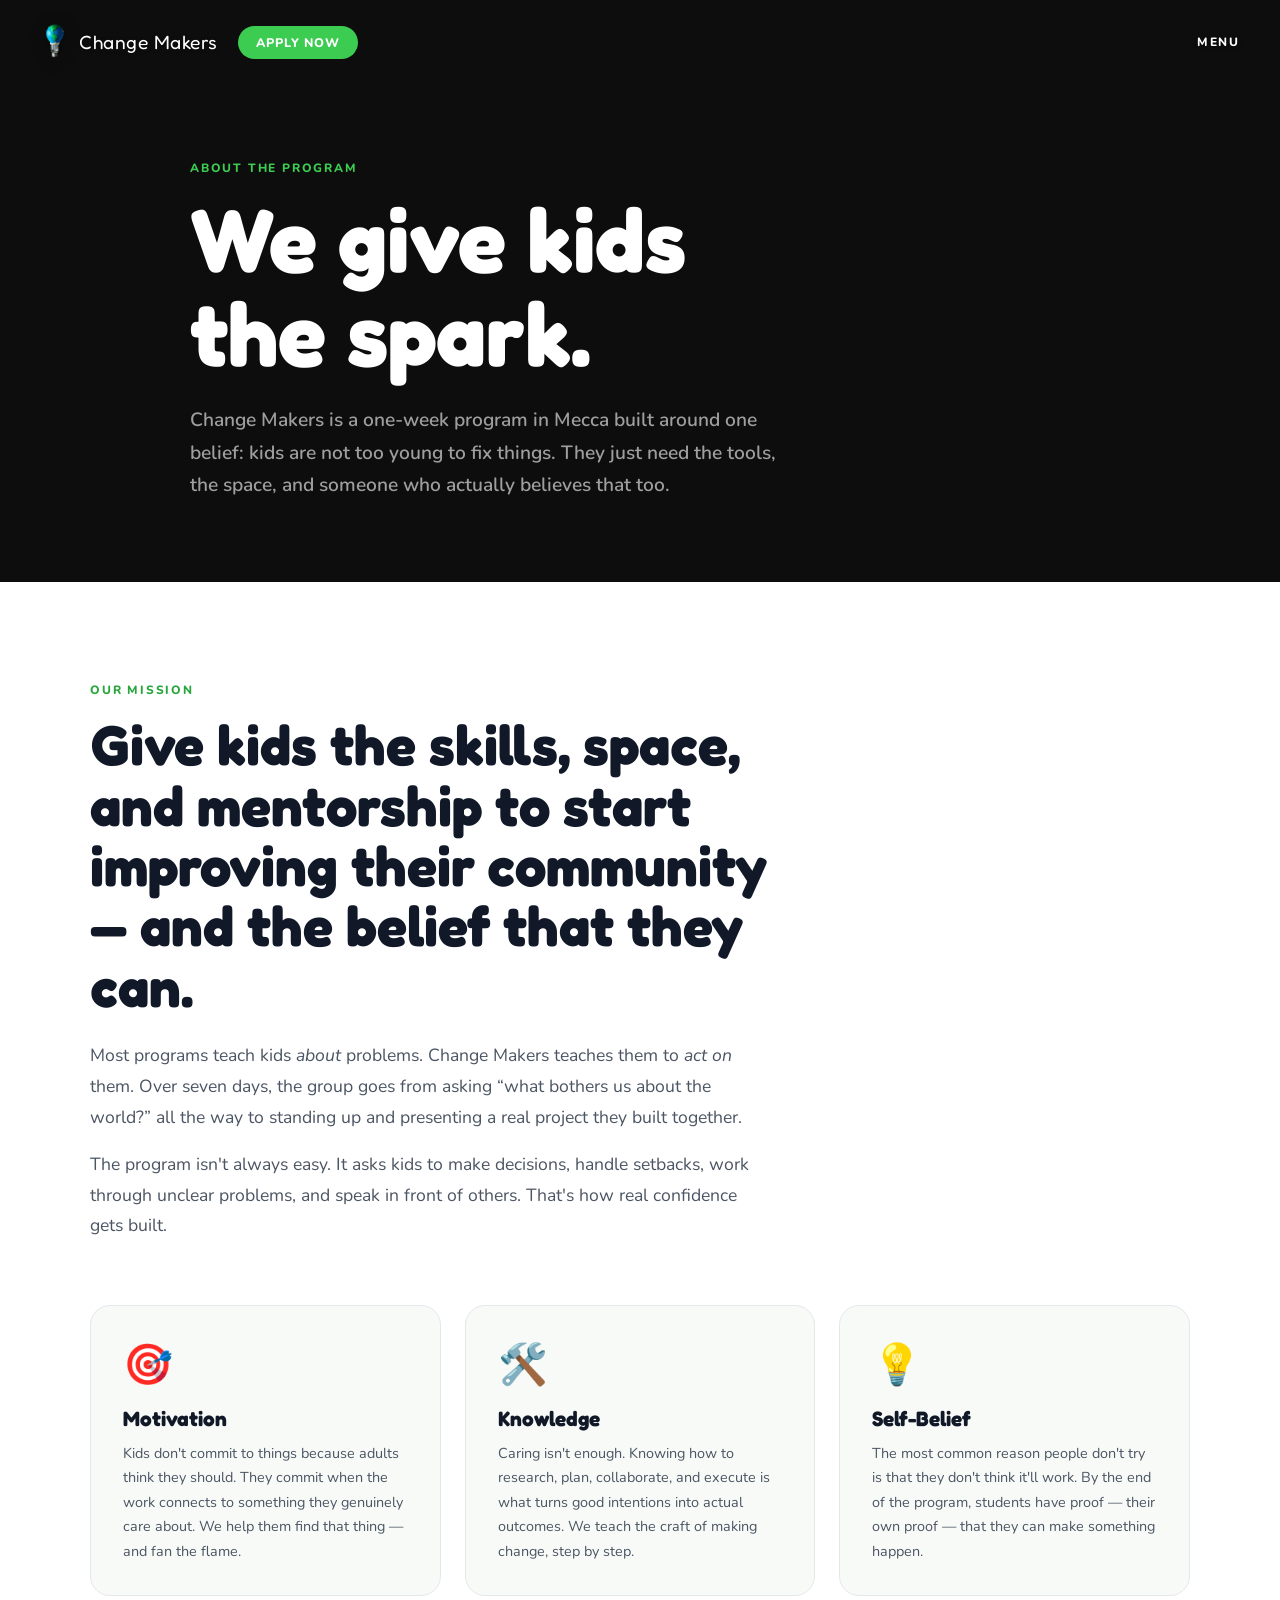
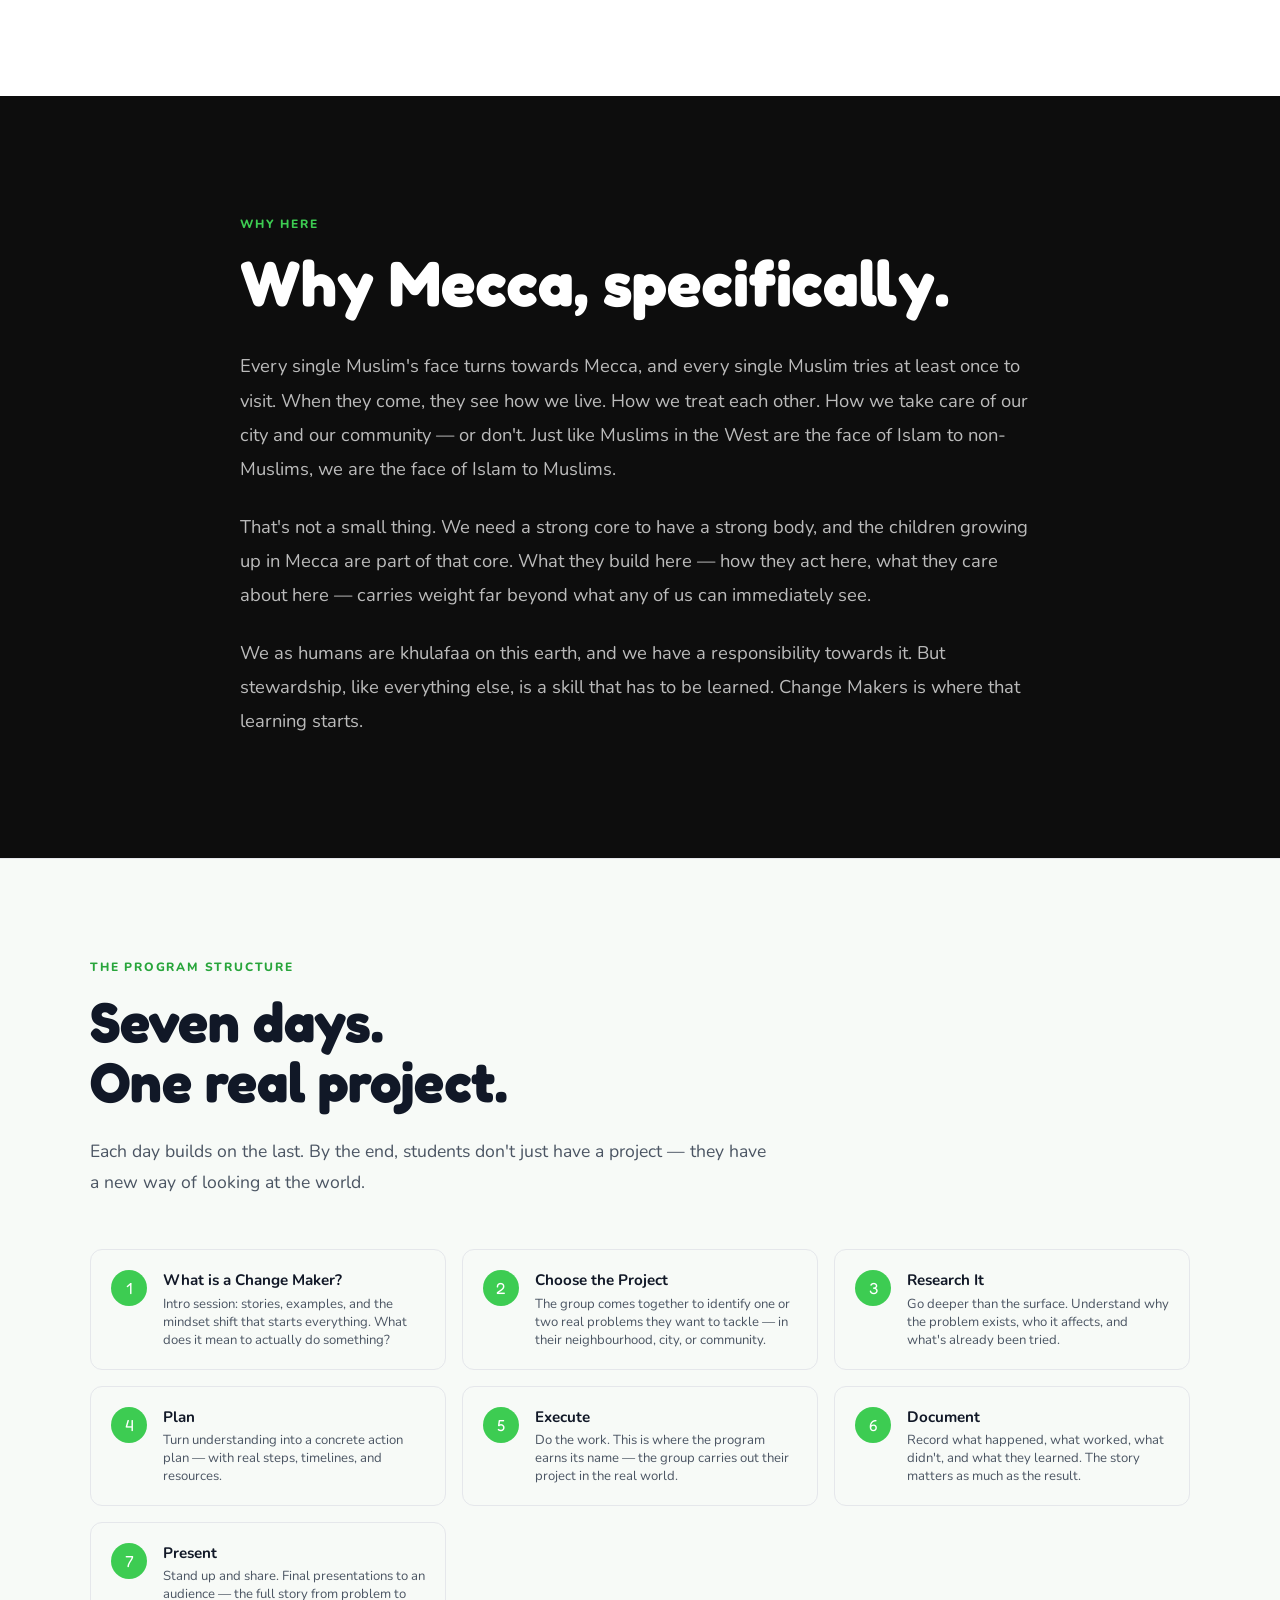
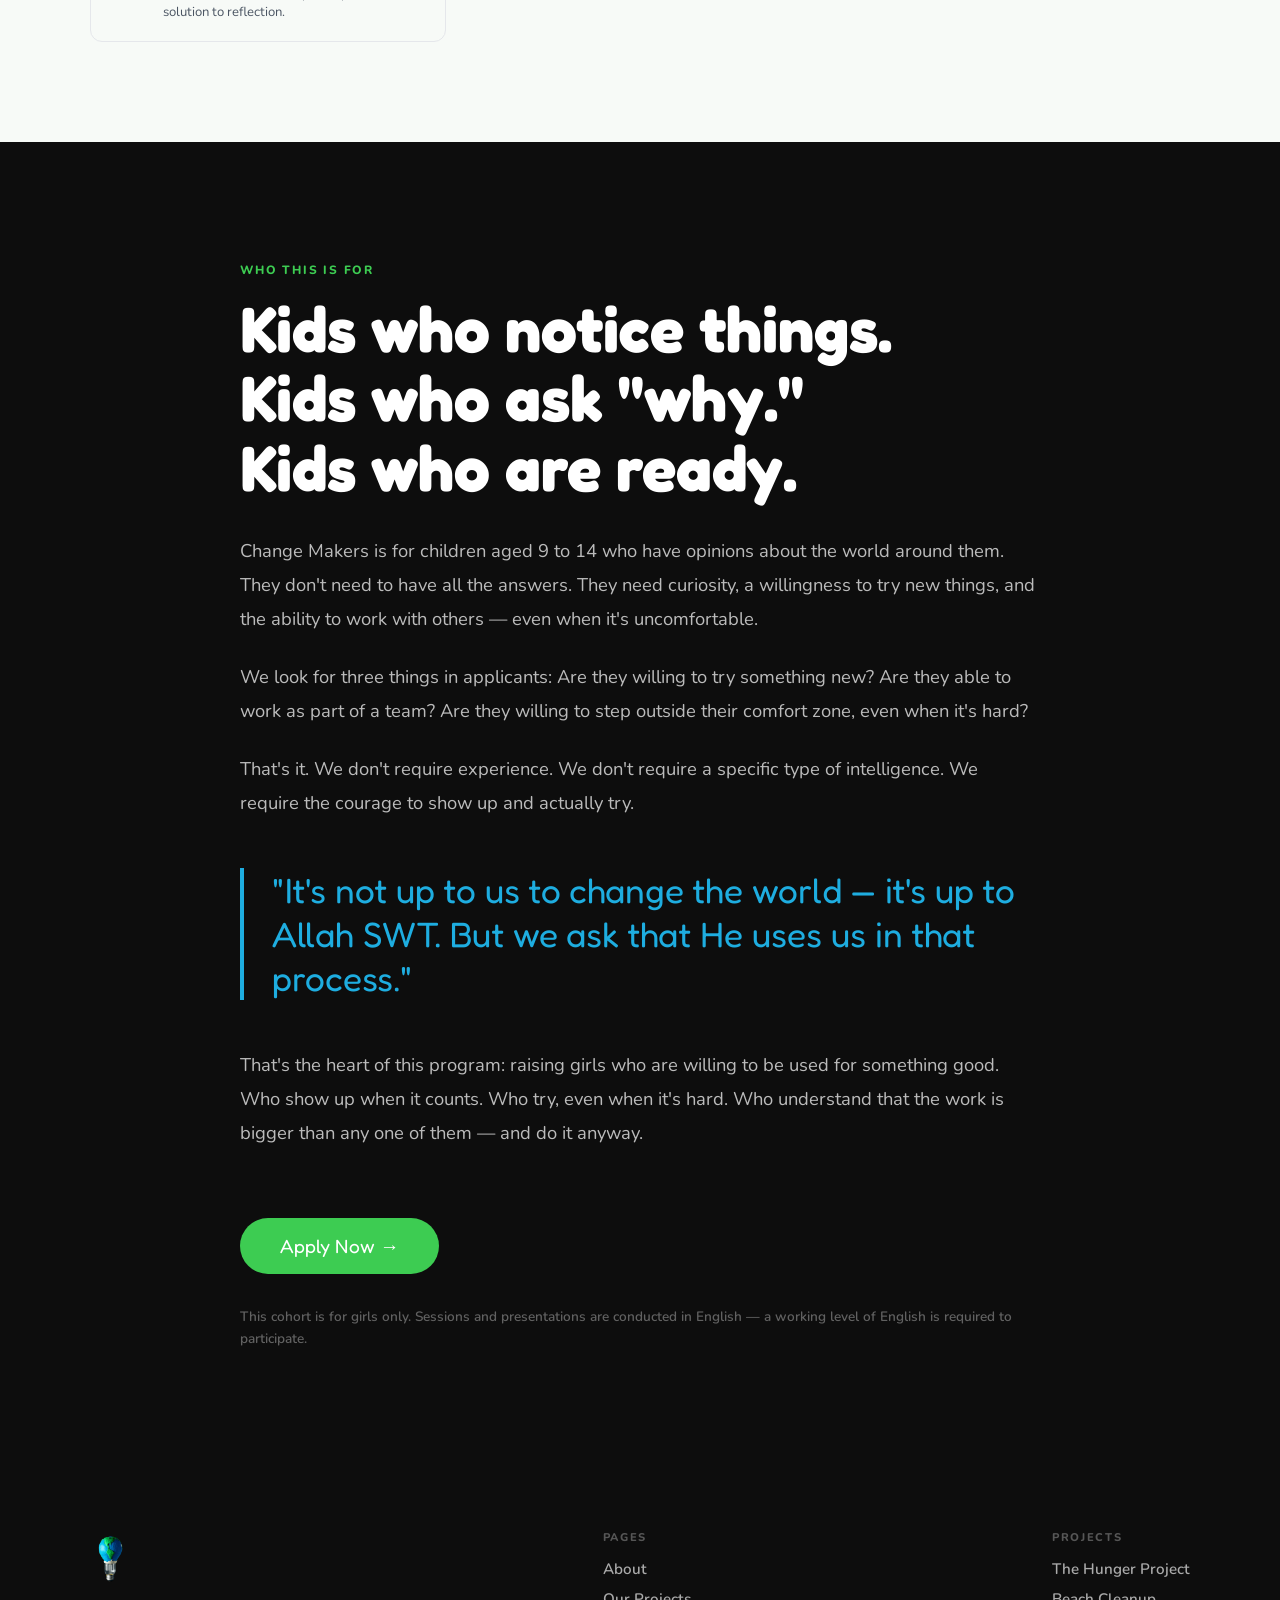
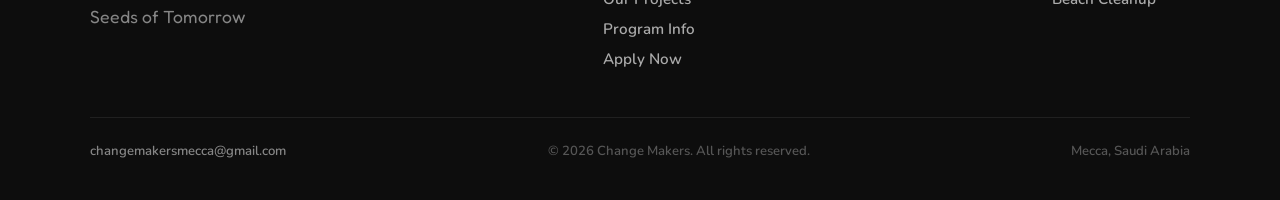
==== about.html @ 329201bd "Restore 'not a passive classroom' with a real ending; drop 'good attitude' line Co-Authored-By: Clau" ====
<!DOCTYPE html>
<html lang="en">
<head>
  <meta charset="UTF-8">
  <meta name="viewport" content="width=device-width, initial-scale=1.0">
  <title>About — Change Makers</title>
  <meta name="description" content="Change Makers is a hands-on program in Mecca that gives kids the skills, space, and mentorship to act on the problems they see around them.">
  <link rel="stylesheet" href="css/styles.css?v=5">
  <link rel="icon" href="assets/favicon-192.png" type="image/png" sizes="192x192">
  <link rel="apple-touch-icon" href="assets/favicon-192.png">
</head>
<body>

  <!-- NAV -->
  <header class="nav" role="banner">
    <div class="nav-left">
      <a class="nav-logo" href="index.html" aria-label="Change Makers — home">
      <img src="assets/Logo.png" alt="Change Makers logo" height="44">
      <span class="nav-wordmark">Change Makers</span>
    </a>
      <a href="apply.html" class="nav-apply-btn" aria-label="Apply Now">Apply Now</a>
    </div>
    <button class="nav-menu-btn" id="menu-open" aria-label="Open menu" aria-expanded="false" aria-controls="menu-overlay">
      MENU
    </button>
  </header>

  <!-- MENU OVERLAY -->
  <div class="menu-overlay" id="menu-overlay" role="dialog" aria-modal="true" aria-label="Site navigation">
    <button class="menu-close" id="menu-close" aria-label="Close menu">✕</button>
    <img src="assets/Logo.png" class="menu-logo" alt="" aria-hidden="true">

    <p class="menu-tagline">Seeds of Tomorrow</p>
    <nav aria-label="Main menu">
      <a href="about.html">About</a>
      <a href="projects.html">Our Projects</a>
      <a href="index.html#program">Program Info</a>
      <a href="apply.html">Apply Now</a>
    </nav>
  </div>

  <!-- PAGE HERO -->
  <section class="page-hero">
    <div class="page-hero-inner">
      <p class="section-label">About the Program</p>
      <h1 class="page-hero-title">We give kids<br>the spark.</h1>
      <p class="page-hero-sub">
        Change Makers is a one-week program in Mecca built around one belief: kids are not too young to fix things. They just need the tools, the space, and someone who actually believes that too.
      </p>
    </div>
  </section>

  <!-- MISSION -->
  <section class="section about-philosophy" aria-labelledby="mission-title">
    <div class="section-inner">

      <div style="max-width: 720px; margin-bottom: 64px;">
        <p class="section-label fade-up">Our mission</p>
        <h2 class="section-title fade-up" id="mission-title">
          Give kids the skills, space, and mentorship to start improving their community — and the belief that they can.
        </h2>
        <p class="section-body fade-up" style="margin-top: 24px;">
          Most programs teach kids <em>about</em> problems. Change Makers teaches them to <em>act on</em> them. Over seven days, the group goes from asking “what bothers us about the world?” all the way to standing up and presenting a real project they built together.
        </p>
        <p class="section-body fade-up" style="margin-top: 16px;">
          The program isn't always easy. It asks kids to make decisions, handle setbacks, work through unclear problems, and speak in front of others. That's how real confidence gets built.
        </p>
      </div>

      <div class="philosophy-grid">
        <div class="philosophy-card fade-up">
          <div class="philosophy-card-icon">🎯</div>
          <h3 class="philosophy-card-title">Motivation</h3>
          <p class="philosophy-card-body">
            Kids don't commit to things because adults think they should. They commit when the work connects to something they genuinely care about. We help them find that thing — and fan the flame.
          </p>
        </div>
        <div class="philosophy-card fade-up">
          <div class="philosophy-card-icon">🛠️</div>
          <h3 class="philosophy-card-title">Knowledge</h3>
          <p class="philosophy-card-body">
            Caring isn't enough. Knowing how to research, plan, collaborate, and execute is what turns good intentions into actual outcomes. We teach the craft of making change, step by step.
          </p>
        </div>
        <div class="philosophy-card fade-up">
          <div class="philosophy-card-icon">💡</div>
          <h3 class="philosophy-card-title">Self-Belief</h3>
          <p class="philosophy-card-body">
            The most common reason people don't try is that they don't think it'll work. By the end of the program, students have proof — their own proof — that they can make something happen.
          </p>
        </div>
      </div>

    </div>
  </section>

  <!-- WHY MECCA -->
  <section class="section why-section" aria-labelledby="why-mecca-title">
    <div class="why-inner">

      <p class="section-label fade-up" style="color:var(--green);">Why here</p>
      <h2 class="section-title fade-up" id="why-mecca-title" style="color:white;">
        Why Mecca, specifically.
      </h2>

      <div class="why-body fade-up">
        <p>
          Every single Muslim's face turns towards Mecca, and every single Muslim tries at least once to visit. When they come, they see how we live. How we treat each other. How we take care of our city and our community — or don't. Just like Muslims in the West are the face of Islam to non-Muslims, we are the face of Islam to Muslims.
        </p>
        <p>
          That's not a small thing. We need a strong core to have a strong body, and the children growing up in Mecca are part of that core. What they build here — how they act here, what they care about here — carries weight far beyond what any of us can immediately see.
        </p>
        <p>
          We as humans are khulafaa on this earth, and we have a responsibility towards it. But stewardship, like everything else, is a skill that has to be learned. Change Makers is where that learning starts.
        </p>
      </div>

    </div>
  </section>

  <!-- HOW IT WORKS -->
  <section class="section" style="background: var(--off-white); border-top: 1px solid var(--gray-200);" aria-labelledby="how-title">
    <div class="section-inner">
      <p class="section-label fade-up">The program structure</p>
      <h2 class="section-title fade-up" id="how-title">Seven days.<br>One real project.</h2>
      <p class="section-body fade-up" style="margin-bottom: 52px;">
        Each day builds on the last. By the end, students don't just have a project — they have a new way of looking at the world.
      </p>

      <div class="steps-list">
        <div class="step-item fade-up">
          <div class="step-num">1</div>
          <div>
            <div class="step-text">What is a Change Maker?</div>
            <div class="step-sub">Intro session: stories, examples, and the mindset shift that starts everything. What does it mean to actually do something?</div>
          </div>
        </div>
        <div class="step-item fade-up">
          <div class="step-num">2</div>
          <div>
            <div class="step-text">Choose the Project</div>
            <div class="step-sub">The group comes together to identify one or two real problems they want to tackle — in their neighbourhood, city, or community.</div>
          </div>
        </div>
        <div class="step-item fade-up">
          <div class="step-num">3</div>
          <div>
            <div class="step-text">Research It</div>
            <div class="step-sub">Go deeper than the surface. Understand why the problem exists, who it affects, and what's already been tried.</div>
          </div>
        </div>
        <div class="step-item fade-up">
          <div class="step-num">4</div>
          <div>
            <div class="step-text">Plan</div>
            <div class="step-sub">Turn understanding into a concrete action plan — with real steps, timelines, and resources.</div>
          </div>
        </div>
        <div class="step-item fade-up">
          <div class="step-num">5</div>
          <div>
            <div class="step-text">Execute</div>
            <div class="step-sub">Do the work. This is where the program earns its name — the group carries out their project in the real world.</div>
          </div>
        </div>
        <div class="step-item fade-up">
          <div class="step-num">6</div>
          <div>
            <div class="step-text">Document</div>
            <div class="step-sub">Record what happened, what worked, what didn't, and what they learned. The story matters as much as the result.</div>
          </div>
        </div>
        <div class="step-item fade-up">
          <div class="step-num">7</div>
          <div>
            <div class="step-text">Present</div>
            <div class="step-sub">Stand up and share. Final presentations to an audience — the full story from problem to solution to reflection.</div>
          </div>
        </div>
      </div>
    </div>
  </section>

  <!-- WHO THIS IS FOR -->
  <section class="section why-section" aria-labelledby="who-title">
    <div class="why-inner">
      <p class="section-label" style="color: var(--green);">Who this is for</p>
      <h2 class="section-title fade-up" id="who-title" style="color: white;">
        Kids who notice things.<br>Kids who ask "why."<br>Kids who are ready.
      </h2>
      <div class="why-body fade-up">
        <p>
          Change Makers is for children aged 9 to 14 who have opinions about the world around them. They don't need to have all the answers. They need curiosity, a willingness to try new things, and the ability to work with others — even when it's uncomfortable.
        </p>
        <p>
          We look for three things in applicants: Are they willing to try something new? Are they able to work as part of a team? Are they willing to step outside their comfort zone, even when it's hard?
        </p>
        <p>
          That's it. We don't require experience. We don't require a specific type of intelligence. We require the courage to show up and actually try.
        </p>
      </div>
      <blockquote class="why-quote fade-up" style="margin-top:48px;">
        "It's not up to us to change the world — it's up to Allah SWT. But we ask that He uses us in that process."
      </blockquote>

      <div class="why-body fade-up">
        <p>
          That's the heart of this program: raising girls who are willing to be used for something good. Who show up when it counts. Who try, even when it's hard. Who understand that the work is bigger than any one of them — and do it anyway.
        </p>
      </div>

      <div style="margin-top: 48px;">
        <a href="apply.html" class="menu-apply-btn" style="display: inline-flex; text-decoration: none;">Apply Now →</a>
      </div>

      <p style="margin-top:32px;font-size:0.85rem;color:rgba(255,255,255,0.35);font-weight:600;line-height:1.6;">
        This cohort is for girls only. Sessions and presentations are conducted in English — a working level of English is required to participate.
      </p>
    </div>
  </section>

  <!-- FOOTER -->
  <footer class="footer" role="contentinfo">
    <div class="footer-inner">
      <div class="footer-top">
        <div class="footer-brand">
          <img src="assets/Logo.png" alt="Change Makers logo" height="60">
          <p class="footer-tagline">Seeds of Tomorrow</p>
        </div>
        <nav class="footer-nav" aria-label="Footer navigation">
          <p class="footer-nav-label">Pages</p>
          <a href="about.html">About</a>
          <a href="projects.html">Our Projects</a>
          <a href="index.html#program">Program Info</a>
          <a href="apply.html">Apply Now</a>
        </nav>
        <div class="footer-nav">
          <p class="footer-nav-label">Projects</p>
          <a href="projects/hunger.html">The Hunger Project</a>
          <a href="projects/beach.html">Beach Cleanup</a>
        </div>
      </div>
      <div class="footer-bottom">
        <a href="mailto:changemakersmecca@gmail.com" class="footer-copy" style="color:rgba(255,255,255,0.5);">changemakersmecca@gmail.com</a>
        <p class="footer-copy">© 2026 Change Makers. All rights reserved.</p>
        <p class="footer-copy">Mecca, Saudi Arabia</p>
      </div>
    </div>
  </footer>

  <script src="js/main.js?v=5"></script>
</body>
</html>
---- css/styles.css ----
/* ===========================
   CHANGE MAKERS — Design System
   Colors from the logo: green, blue, black, white
   Typography: Fredoka One + Nunito
   =========================== */

@import url('https://fonts.googleapis.com/css2?family=Fredoka+One&family=Nunito:wght@400;600;700;800&display=swap');

:root {
  --green:       #3DCC52;
  --green-dark:  #28A53B;
  --green-deep:  #1A7028;
  --blue:        #1EADE0;
  --blue-dark:   #0D85B5;
  --blue-deep:   #085A7D;
  --black:       #0D0D0D;
  --dark:        #111827;
  --white:       #FFFFFF;
  --off-white:   #F7FAF7;
  --light:       #EEF4EE;
  --gray-100:    #F3F4F6;
  --gray-200:    #E5E7EB;
  --gray-400:    #9CA3AF;
  --gray-600:    #4B5563;
  --gray-800:    #1F2937;

  --font-display: 'Fredoka One', cursive;
  --font-body:    'Nunito', sans-serif;

  --radius:      12px;
  --radius-lg:   20px;
  --radius-full: 999px;

  --transition: 0.3s ease;
  --transition-slow: 0.6s ease;
}

/* ===========================
   LOADER
   =========================== */

#cm-loader {
  position: fixed;
  inset: 0;
  z-index: 9999;
  background: radial-gradient(ellipse at 50% 64%, #16131f 0%, #0c0c18 60%);
  display: flex;
  flex-direction: column;
  align-items: center;
  justify-content: center;
  transition: opacity 1.2s ease;
  animation: cl-fadein 1s ease both;
  overflow: hidden;
}

#cm-loader.cm-loader--out {
  opacity: 0;
  pointer-events: none;
}

@keyframes cl-fadein {
  from { opacity: 0; }
  to   { opacity: 1; }
}

/* Orbit stage */
.cl-stage {
  position: relative;
  width: 520px;
  height: 480px;
  max-width: 90vw;
}

/* Loading label */
.cl-label {
  margin-top: 6px;
  text-align: center;
  font-family: 'Amatic SC', cursive;
  font-weight: 700;
  font-size: 46px;
  line-height: 0.9;
  letter-spacing: 0.06em;
  color: #43d98a;
  text-shadow: 0 2px 18px rgba(67, 217, 138, 0.25);
}


/* ===========================
   RESET & BASE
   =========================== */

*, *::before, *::after {
  box-sizing: border-box;
  margin: 0;
  padding: 0;
}

html {
  scroll-behavior: smooth;
  font-size: 16px;
}

body {
  font-family: var(--font-body);
  background: var(--white);
  color: var(--dark);
  overflow-x: hidden;
  -webkit-font-smoothing: antialiased;
}

img {
  display: block;
  max-width: 100%;
}

a {
  text-decoration: none;
  color: inherit;
}

button {
  font-family: inherit;
  cursor: pointer;
}

/* ===========================
   TYPOGRAPHY
   =========================== */

h1, h2, h3 {
  font-family: var(--font-display);
  line-height: 1.1;
}

h4, h5, label, .label {
  font-family: var(--font-body);
  font-weight: 700;
}

.display {
  font-family: var(--font-display);
  font-size: clamp(2.5rem, 6vw, 5rem);
  line-height: 1.05;
}

/* ===========================
   NAVIGATION
   =========================== */

.nav {
  position: fixed;
  top: 0;
  left: 0;
  right: 0;
  z-index: 500;
  display: flex;
  justify-content: space-between;
  align-items: center;
  padding: 20px 40px;
  transition: background var(--transition), backdrop-filter var(--transition);
}

.nav.scrolled {
  background: rgba(255, 255, 255, 0.95);
  backdrop-filter: blur(12px);
  box-shadow: 0 1px 24px rgba(0,0,0,0.07);
}

.nav-logo {
  display: flex;
  align-items: center;
  gap: 10px;
}

.nav-logo img {
  height: 44px;
  width: auto;
  filter: drop-shadow(0 2px 8px rgba(0,0,0,0.3));
  transition: filter var(--transition);
}

.nav.scrolled .nav-logo img {
  filter: none;
}

.nav-wordmark {
  font-family: var(--font-display);
  font-size: 1.2rem;
  color: var(--white);
  letter-spacing: 0.5px;
  transition: color var(--transition);
  text-shadow: 0 1px 4px rgba(0,0,0,0.4);
}

.nav.scrolled .nav-wordmark {
  color: var(--dark);
  text-shadow: none;
}

.nav-menu-btn {
  background: none;
  border: none;
  font-family: var(--font-body);
  font-weight: 800;
  font-size: 0.75rem;
  letter-spacing: 0.15em;
  text-transform: uppercase;
  color: var(--white);
  text-shadow: 0 1px 4px rgba(0,0,0,0.4);
  transition: color var(--transition), text-shadow var(--transition), transform var(--transition);
  padding: 8px 0;
}

.nav.scrolled .nav-menu-btn {
  color: var(--dark);
  text-shadow: none;
}

.nav-menu-btn:hover {
  transform: scale(1.05);
}

.nav-left {
  display: flex;
  align-items: center;
  gap: 20px;
}

.nav-apply-btn {
  opacity: 0;
  pointer-events: none;
  font-family: var(--font-body);
  font-weight: 800;
  font-size: 0.78rem;
  letter-spacing: 0.08em;
  text-transform: uppercase;
  color: var(--white);
  background: var(--green);
  padding: 8px 18px;
  border-radius: var(--radius-full);
  transition: opacity var(--transition), background var(--transition);
  white-space: nowrap;
  text-decoration: none;
}

.nav.scrolled .nav-apply-btn,
.nav.past-collage .nav-apply-btn {
  opacity: 1;
  pointer-events: auto;
}

.nav.scrolled .nav-apply-btn:hover,
.nav.past-collage .nav-apply-btn:hover {
  background: var(--green-dark);
}

/* ===========================
   MENU OVERLAY
   =========================== */

.menu-overlay {
  position: fixed;
  inset: 0;
  z-index: 900;
  background: var(--black);
  display: flex;
  flex-direction: column;
  justify-content: center;
  align-items: flex-start;
  padding: 60px 10vw;
  opacity: 0;
  pointer-events: none;
  transform: translateY(-20px);
  transition: opacity 0.4s ease, transform 0.4s ease;
}

.menu-overlay.open {
  opacity: 1;
  pointer-events: all;
  transform: translateY(0);
}

.menu-overlay nav {
  display: flex;
  flex-direction: column;
  gap: 8px;
  margin-bottom: 60px;
}

.menu-overlay nav a {
  font-family: var(--font-display);
  font-size: clamp(2.5rem, 7vw, 5rem);
  color: var(--white);
  line-height: 1.1;
  transition: color var(--transition);
  position: relative;
}

.menu-overlay nav a::after {
  content: '';
  position: absolute;
  bottom: 0;
  left: 0;
  width: 0;
  height: 3px;
  background: var(--green);
  transition: width 0.3s ease;
}

.menu-overlay nav a:hover {
  color: var(--green);
}

.menu-overlay nav a:hover::after {
  width: 100%;
}

.menu-apply-btn {
  display: inline-flex;
  align-items: center;
  gap: 10px;
  background: var(--green);
  color: var(--white);
  font-family: var(--font-display);
  font-size: 1.2rem;
  padding: 16px 40px;
  border-radius: var(--radius-full);
  transition: background var(--transition), transform var(--transition);
  margin-top: 20px;
}

.menu-apply-btn:hover {
  background: var(--green-dark);
  transform: scale(1.03);
}


/* Logo on the right side of the menu overlay */
.menu-logo {
  position: absolute;
  right: 7vw;
  top: 50%;
  transform: translateY(-50%);
  width: clamp(220px, 35vw, 400px);
  height: auto;
  opacity: 1;
  pointer-events: none;
  mix-blend-mode: screen; /* white bg disappears on black, earth+bulb colors remain */
}

@media (max-width: 600px) {
  .menu-logo { display: none; }
  .nav-wordmark { display: none; }
  .nav-apply-btn {
    font-size: 0.6rem;
    padding: 6px 11px;
  }
}

.menu-close {
  position: absolute;
  top: 24px;
  right: 40px;
  background: none;
  border: none;
  color: var(--white);
  font-size: 2rem;
  line-height: 1;
  transition: transform var(--transition), color var(--transition);
}

.menu-close:hover {
  transform: rotate(90deg);
  color: var(--green);
}

.menu-tagline {
  color: var(--gray-400);
  font-size: 0.9rem;
  font-weight: 600;
  letter-spacing: 0.1em;
  text-transform: uppercase;
  margin-bottom: 40px;
}

/* ===========================
   HERO / COLLAGE
   =========================== */

.hero {
  width: 100%;
  background: var(--white);
  position: relative;
}

/* The collage grid wrapper — white background shows as gaps */
.collage-wrap {
  width: 100%;
  height: 100vh;            /* full viewport — visitor sees only this on landing */
  height: 100svh;           /* stable on mobile: doesn't jump as browser chrome hides */
  display: flex;
  flex-direction: column;
  gap: 8px;
  padding: 8px;
  background: var(--white);
  box-sizing: border-box;
}

.collage-row {
  display: grid;
  gap: 8px;
  flex: 1;
  min-height: 0;
}

.collage-cell {
  position: relative;
  overflow: hidden;
  background: var(--white);
  min-width: 0;
  min-height: 0;
}

/* Image cells: gradient is placeholder while preloading; <img> covers it after.
   <img> (vs background-image) survives iOS Safari GPU texture eviction on scroll. */
.collage-cell.img-cell {
  background-size: cover;
  background-position: center center;
  background-repeat: no-repeat;
  background-color: var(--gray-200);
  cursor: pointer;
  position: relative;
  overflow: hidden;
}

.collage-cell.img-cell .cell-img {
  position: absolute;
  top: 0; right: 0; bottom: 0; left: 0;
  width: 100%;
  height: 100%;
  object-fit: cover;
  object-position: center;
  transition: opacity 0.3s ease;
}

.collage-cell.img-cell:hover .cell-img {
  opacity: 0.85;
}

/* Title cell — text-based, theme-colored background */
.collage-cell.title-cell {
  display: flex;
  align-items: center;
  justify-content: center;
  overflow: hidden;
}

.title-inner {
  display: flex;
  flex-direction: column;
  align-items: center;
  justify-content: center;
  text-align: center;
  padding: 12px;
  width: 100%;
  line-height: 1.15;
}

.title-main {
  font-family: var(--font-display);
  font-size: 2rem;          /* overridden by ResizeObserver */
  line-height: 1.08;
  letter-spacing: -0.01em;
  word-break: normal;
  overflow-wrap: normal;
  white-space: normal;
}

.title-sub {
  font-family: var(--font-body);
  font-weight: 700;
  font-size: 0.9rem;        /* overridden by ResizeObserver */
  margin-top: 0.3em;
  letter-spacing: 0.04em;
  word-break: break-word;
  overflow-wrap: break-word;
}

/* ─── Inline swatch bar — injected BETWEEN rows by JS ──────────
   ~8 equal-width solid-color rectangles, 2px white gap between them.
   Based directly on the Earth Keepers reference image.
──────────────────────────────────────────────────────────────── */
.collage-swatch-inline {
  display: flex;
  flex-direction: row;
  gap: 2px;
  height: 36px;
  flex-shrink: 0;
  width: 100%;
  background: var(--white);
}

.swatch-seg {
  flex: 1;                  /* equal widths */
  height: 100%;
  /* Solid rectangles — no border-radius, matching the reference */
}

/* Legacy bottom swatch bar element — JS hides it */
.swatch-bar { display: none; }
.swatch-segment { flex: 1; }

/* ===========================
   SECTION: CTA STRIP (top apply)
   =========================== */

.cta-strip {
  background: var(--green);
  padding: 20px 40px;
  display: flex;
  align-items: center;
  justify-content: space-between;
  flex-wrap: wrap;
  gap: 16px;
}

.cta-strip p {
  font-weight: 700;
  font-size: 0.95rem;
  color: var(--white);
  letter-spacing: 0.02em;
}

.btn-strip {
  display: inline-flex;
  align-items: center;
  gap: 8px;
  background: var(--white);
  color: var(--green-deep);
  font-family: var(--font-display);
  font-size: 1rem;
  padding: 10px 28px;
  border-radius: var(--radius-full);
  white-space: nowrap;
  transition: transform var(--transition), box-shadow var(--transition);
}

.btn-strip:hover {
  transform: translateY(-2px);
  box-shadow: 0 4px 20px rgba(0,0,0,0.12);
}

/* ===========================
   SHARED LAYOUT HELPERS
   =========================== */

.section {
  padding: 100px 40px;
}

.section-inner {
  max-width: 1100px;
  margin: 0 auto;
}

.section-label {
  font-size: 0.75rem;
  font-weight: 800;
  letter-spacing: 0.15em;
  text-transform: uppercase;
  color: var(--green-dark);
  margin-bottom: 16px;
}

.section-title {
  font-family: var(--font-display);
  font-size: clamp(2rem, 5vw, 3.5rem);
  line-height: 1.08;
  color: var(--dark);
  margin-bottom: 24px;
}

.section-body {
  font-size: 1.1rem;
  line-height: 1.75;
  color: var(--gray-600);
  max-width: 680px;
}

.link-more {
  display: inline-flex;
  align-items: center;
  gap: 6px;
  font-weight: 700;
  color: var(--blue-dark);
  font-size: 0.95rem;
  margin-top: 28px;
  transition: gap var(--transition);
}

.link-more:hover {
  gap: 12px;
}

.link-more::after {
  content: '→';
}

/* ===========================
   SECTION: WHAT IS
   =========================== */

.what-is {
  background: var(--white);
  border-bottom: 1px solid var(--gray-200);
}

.what-is .two-col {
  display: grid;
  grid-template-columns: 1fr 1fr;
  gap: 80px;
  align-items: start;
}

.what-is .tagline-block {
  font-family: var(--font-display);
  font-size: clamp(1.8rem, 4vw, 3rem);
  line-height: 1.15;
  color: var(--dark);
}

.tagline-block em {
  font-style: normal;
  color: var(--green);
}

/* ===========================
   SECTION: PROOF / PROJECTS
   =========================== */

.proof-section {
  background: var(--off-white);
  padding: 100px 40px;
}

.projects-grid {
  display: grid;
  grid-template-columns: 1fr 1fr;
  gap: 24px;
  margin-top: 48px;
}

.project-card {
  display: block;
  position: relative;
  border-radius: var(--radius-lg);
  overflow: hidden;
  background: var(--dark);
  aspect-ratio: 4/3;
  cursor: pointer;
  transition: transform var(--transition), box-shadow var(--transition);
}

.project-card:hover {
  transform: translateY(-6px);
  box-shadow: 0 20px 60px rgba(0,0,0,0.15);
}

.project-card-img {
  position: absolute;
  inset: 0;
  width: 100%;
  height: 100%;
  object-fit: cover;
  opacity: 0.78;
  transition: opacity var(--transition), transform 0.6s ease;
}

.project-card:hover .project-card-img {
  opacity: 0.92;
  transform: scale(1.04);
}

.project-card-placeholder {
  width: 100%;
  height: 100%;
  display: flex;
  align-items: center;
  justify-content: center;
  font-size: 4rem;
}

.project-card-info {
  position: absolute;
  bottom: 0;
  left: 0;
  right: 0;
  padding: 32px;
  background: linear-gradient(to top, rgba(0,0,0,0.85) 0%, transparent 100%);
  color: var(--white);
}

.project-card-tag {
  display: inline-block;
  font-size: 0.7rem;
  font-weight: 800;
  letter-spacing: 0.1em;
  text-transform: uppercase;
  background: var(--blue);
  color: var(--white);
  padding: 4px 12px;
  border-radius: var(--radius-full);
  margin-bottom: 10px;
}

.project-card-title {
  font-family: var(--font-display);
  font-size: 1.6rem;
  margin-bottom: 6px;
  line-height: 1.15;
}

.project-card-sub {
  font-size: 0.9rem;
  opacity: 0.8;
  font-weight: 600;
}

/* ===========================
   SECTION: WHY (elephant story)
   =========================== */

.why-section {
  background: var(--black);
  color: var(--white);
  padding: 120px 40px;
}

.why-inner {
  max-width: 800px;
  margin: 0 auto;
}

.why-section .section-label {
  color: var(--blue);
}

.why-section .section-title {
  color: var(--white);
  font-size: clamp(2.2rem, 5vw, 4rem);
}

.why-body {
  font-size: 1.15rem;
  line-height: 1.85;
  color: rgba(255,255,255,0.72);
  margin-top: 32px;
}

.why-body p + p {
  margin-top: 24px;
}

.why-quote {
  font-family: var(--font-display);
  font-size: clamp(1.5rem, 3vw, 2.2rem);
  color: var(--blue);
  line-height: 1.25;
  margin: 48px 0;
  padding-left: 28px;
  border-left: 4px solid var(--blue);
}

.why-formula {
  display: flex;
  align-items: center;
  flex-wrap: wrap;
  gap: 12px;
  margin-top: 40px;
  padding: 28px 32px;
  background: rgba(255,255,255,0.05);
  border-radius: var(--radius-lg);
  border: 1px solid rgba(255,255,255,0.08);
}

.formula-part {
  font-family: var(--font-display);
  font-size: 1rem;
  color: var(--white);
  padding: 8px 16px;
  background: rgba(255,255,255,0.07);
  border-radius: var(--radius);
}

.formula-part.highlight {
  background: var(--green-deep);
  color: var(--green);
}

.formula-eq {
  color: var(--green);
  font-family: var(--font-display);
  font-size: 1.1rem;
}

/* ===========================
   SECTION: PROGRAM INFO
   =========================== */

.program-section {
  background: var(--white);
  padding: 100px 40px;
  border-top: 1px solid var(--gray-200);
}

.program-details {
  display: grid;
  grid-template-columns: repeat(auto-fit, minmax(200px, 1fr));
  gap: 24px;
  margin-top: 52px;
}

.detail-card {
  background: var(--off-white);
  border: 1px solid var(--gray-200);
  border-radius: var(--radius-lg);
  padding: 28px 24px;
  transition: transform var(--transition), box-shadow var(--transition);
}

.detail-card:hover {
  transform: translateY(-4px);
  box-shadow: 0 12px 40px rgba(0,0,0,0.06);
}

.detail-icon {
  font-size: 2rem;
  margin-bottom: 12px;
}

.detail-label {
  font-size: 0.72rem;
  font-weight: 800;
  letter-spacing: 0.12em;
  text-transform: uppercase;
  color: var(--gray-400);
  margin-bottom: 6px;
}

.detail-value {
  font-family: var(--font-display);
  font-size: 1.6rem;
  color: var(--dark);
  line-height: 1.2;
}

.detail-sub {
  font-size: 0.85rem;
  color: var(--gray-600);
  margin-top: 4px;
  font-weight: 600;
}

.program-steps {
  margin-top: 70px;
}

.program-steps-title {
  font-family: var(--font-display);
  font-size: 1.8rem;
  margin-bottom: 32px;
  color: var(--dark);
}

.steps-list {
  display: grid;
  grid-template-columns: repeat(auto-fill, minmax(280px, 1fr));
  gap: 16px;
}

.step-item {
  display: flex;
  align-items: flex-start;
  gap: 16px;
  padding: 20px;
  background: var(--off-white);
  border-radius: var(--radius);
  border: 1px solid var(--gray-200);
}

.step-num {
  flex-shrink: 0;
  width: 36px;
  height: 36px;
  border-radius: 50%;
  background: var(--green);
  color: var(--white);
  font-family: var(--font-display);
  font-size: 1rem;
  display: flex;
  align-items: center;
  justify-content: center;
}

.step-text {
  font-weight: 700;
  font-size: 0.95rem;
  color: var(--dark);
  line-height: 1.4;
}

.step-sub {
  font-size: 0.82rem;
  color: var(--gray-600);
  margin-top: 3px;
  font-weight: 400;
}

/* ===========================
   SECTION: APPLY / FORM
   =========================== */

.apply-section {
  background: var(--off-white);
  padding: 100px 40px;
  border-top: 1px solid var(--gray-200);
}

.apply-grid {
  display: grid;
  grid-template-columns: 1fr 1.4fr;
  gap: 80px;
  align-items: start;
}

.apply-sidebar .section-title {
  font-size: clamp(1.8rem, 4vw, 3rem);
}

.apply-detail-list {
  margin-top: 32px;
  display: flex;
  flex-direction: column;
  gap: 14px;
}

.apply-detail-row {
  display: flex;
  gap: 12px;
  align-items: center;
  font-size: 0.95rem;
  color: var(--gray-600);
  font-weight: 600;
}

.apply-detail-row span:first-child {
  font-size: 1.3rem;
  flex-shrink: 0;
  width: 28px;
  text-align: center;
}

.apply-badge {
  display: inline-flex;
  align-items: center;
  gap: 6px;
  margin-top: 24px;
  padding: 10px 16px;
  background: #E3F2FD;
  color: var(--blue-deep);
  border-radius: var(--radius);
  font-size: 0.85rem;
  font-weight: 700;
}

/* Form */
.application-form {
  background: var(--white);
  border-radius: var(--radius-lg);
  padding: 40px;
  box-shadow: 0 4px 40px rgba(0,0,0,0.06);
  border: 1px solid var(--gray-200);
}

.form-group {
  margin-bottom: 24px;
}

.form-label {
  display: block;
  font-weight: 700;
  font-size: 0.88rem;
  color: var(--dark);
  margin-bottom: 8px;
  letter-spacing: 0.01em;
}

.form-label .req {
  color: var(--green-dark);
  margin-left: 2px;
}

.form-input,
.form-textarea,
.form-select {
  width: 100%;
  padding: 12px 16px;
  border: 2px solid var(--gray-200);
  border-radius: var(--radius);
  font-family: var(--font-body);
  font-size: 0.95rem;
  color: var(--dark);
  background: var(--white);
  transition: border-color var(--transition), box-shadow var(--transition);
  appearance: none;
  outline: none;
}

.form-input:focus,
.form-textarea:focus,
.form-select:focus {
  border-color: var(--blue);
  box-shadow: 0 0 0 4px rgba(30, 173, 224, 0.12);
}

.form-textarea {
  min-height: 100px;
  resize: vertical;
  line-height: 1.6;
}

.form-hint {
  font-size: 0.8rem;
  color: var(--gray-400);
  margin-top: 5px;
  font-weight: 600;
}

.form-row {
  display: grid;
  grid-template-columns: 1fr 1fr;
  gap: 16px;
}

.btn-submit {
  width: 100%;
  padding: 16px;
  background: var(--green);
  color: var(--white);
  border: none;
  border-radius: var(--radius-full);
  font-family: var(--font-display);
  font-size: 1.2rem;
  letter-spacing: 0.02em;
  cursor: pointer;
  transition: background var(--transition), transform var(--transition), box-shadow var(--transition);
  margin-top: 8px;
}

.btn-submit:hover {
  background: var(--green-dark);
  transform: translateY(-2px);
  box-shadow: 0 8px 30px rgba(61, 204, 82, 0.3);
}

.btn-submit:active {
  transform: translateY(0);
}

.form-disclaimer {
  font-size: 0.8rem;
  color: var(--gray-400);
  text-align: center;
  margin-top: 16px;
  line-height: 1.5;
}

/* ===========================
   CONTACT
   =========================== */

.contact-section {
  background: var(--off-white);
}

.contact-grid {
  display: grid;
  grid-template-columns: 1fr 1.4fr;
  gap: 64px;
  align-items: start;
}

.contact-sidebar {
  display: flex;
  flex-direction: column;
  gap: 12px;
}

.contact-email {
  display: inline-block;
  margin-top: 8px;
  font-weight: 700;
  color: var(--green-dark);
  font-size: 0.95rem;
  word-break: break-all;
}

.contact-email:hover {
  color: var(--green);
}

/* Menu contact button */
.menu-contact-btn {
  display: inline-flex;
  align-items: center;
  gap: 8px;
  background: transparent;
  color: var(--gray-400);
  font-family: var(--font-body);
  font-weight: 700;
  font-size: 0.9rem;
  letter-spacing: 0.03em;
  margin-bottom: 12px;
  transition: color var(--transition);
}

.menu-contact-btn:hover {
  color: var(--white);
}

/* Contact form */
.contact-form {
  display: flex;
  flex-direction: column;
  gap: 20px;
}

.form-row {
  display: grid;
  grid-template-columns: 1fr 1fr;
  gap: 16px;
}

.form-group {
  display: flex;
  flex-direction: column;
  gap: 6px;
}

.form-group label {
  font-size: 0.82rem;
  font-weight: 700;
  letter-spacing: 0.01em;
  color: var(--gray-600);
}

.form-group input,
.form-group textarea {
  font-family: var(--font-body);
  font-size: 1rem;
  font-weight: 600;
  color: var(--dark);
  background: var(--white);
  border: 2px solid var(--gray-200);
  border-radius: var(--radius);
  padding: 12px 16px;
  transition: border-color var(--transition), box-shadow var(--transition);
  resize: vertical;
  outline: none;
}

.form-group input::placeholder,
.form-group textarea::placeholder {
  color: var(--gray-400);
  font-weight: 400;
}

.form-group input:focus,
.form-group textarea:focus {
  border-color: var(--green);
  box-shadow: 0 0 0 3px rgba(61, 204, 82, 0.15);
}

.contact-submit {
  align-self: flex-start;
}

.contact-submit:disabled {
  opacity: 0.6;
  cursor: not-allowed;
  transform: none !important;
}

.contact-success {
  font-size: 0.9rem;
  font-weight: 700;
  color: var(--green-dark);
  min-height: 1.4em;
  display: none;
}

.contact-success--show {
  display: block;
}

.contact-success--error {
  color: #c0392b;
}

@media (max-width: 760px) {
  .contact-grid {
    grid-template-columns: 1fr;
    gap: 40px;
  }
  .form-row {
    grid-template-columns: 1fr;
  }
}

/* ===========================
   FOOTER
   =========================== */

.footer {
  background: var(--black);
  color: var(--white);
  padding: 60px 40px 40px;
}

.footer-inner {
  max-width: 1100px;
  margin: 0 auto;
}

.footer-top {
  display: flex;
  justify-content: space-between;
  align-items: flex-start;
  margin-bottom: 48px;
  flex-wrap: wrap;
  gap: 40px;
}

.footer-brand img {
  height: 60px;
  margin-bottom: 16px;
}

.footer-tagline {
  font-family: var(--font-display);
  font-size: 1.1rem;
  color: rgba(255,255,255,0.5);
}

.footer-nav {
  display: flex;
  flex-direction: column;
  gap: 10px;
}

.footer-nav-label {
  font-size: 0.7rem;
  font-weight: 800;
  letter-spacing: 0.15em;
  text-transform: uppercase;
  color: rgba(255,255,255,0.3);
  margin-bottom: 4px;
}

.footer-nav a {
  font-weight: 600;
  font-size: 0.95rem;
  color: rgba(255,255,255,0.65);
  transition: color var(--transition);
}

.footer-nav a:hover {
  color: var(--green);
}

.footer-contact-cta {
  border-top: 1px solid rgba(255,255,255,0.08);
  padding: 40px 0 32px;
  display: flex;
  flex-direction: column;
  align-items: flex-start;
  gap: 16px;
}

.footer-contact-label {
  color: rgba(255,255,255,0.7);
  font-family: var(--font-display);
  font-size: 1.6rem;
  line-height: 1;
}

.footer-contact-btn {
  display: inline-flex;
  align-items: center;
  gap: 8px;
  background: var(--green);
  color: var(--white);
  font-family: var(--font-display);
  font-size: 1.1rem;
  padding: 14px 32px;
  border-radius: var(--radius-full);
  transition: background var(--transition), transform var(--transition);
  white-space: nowrap;
}

.footer-contact-btn:hover {
  background: var(--green-dark);
  transform: scale(1.03);
}

.contact-details {
  display: flex;
  flex-direction: column;
  gap: 12px;
  margin-top: 24px;
}

.contact-detail-row {
  display: flex;
  align-items: center;
  gap: 10px;
  font-weight: 600;
  color: var(--gray-600);
  font-size: 0.95rem;
}

.footer-bottom {
  border-top: 1px solid rgba(255,255,255,0.08);
  padding-top: 24px;
  display: flex;
  justify-content: space-between;
  align-items: center;
  flex-wrap: wrap;
  gap: 12px;
}

.footer-copy {
  font-size: 0.82rem;
  color: rgba(255,255,255,0.3);
  font-weight: 600;
}

/* ===========================
   PAGE: ABOUT
   =========================== */

.page-hero {
  padding: 160px 40px 80px;
  background: var(--black);
  color: var(--white);
}

.page-hero-inner {
  max-width: 900px;
  margin: 0 auto;
}

.page-hero .section-label {
  color: var(--green);
}

.page-hero-title {
  font-family: var(--font-display);
  font-size: clamp(2.5rem, 7vw, 6rem);
  color: var(--white);
  line-height: 1.05;
  margin: 8px 0 24px;
}

.page-hero-sub {
  font-size: 1.2rem;
  color: rgba(255,255,255,0.6);
  max-width: 600px;
  line-height: 1.7;
  font-weight: 600;
}

.about-philosophy {
  padding: 100px 40px;
  background: var(--white);
}

.philosophy-grid {
  display: grid;
  grid-template-columns: 1fr 1fr 1fr;
  gap: 24px;
  margin-top: 52px;
}

.philosophy-card {
  padding: 32px;
  border-radius: var(--radius-lg);
  background: var(--off-white);
  border: 1px solid var(--gray-200);
}

.philosophy-card-icon {
  font-size: 2.5rem;
  margin-bottom: 16px;
}

.philosophy-card-title {
  font-family: var(--font-display);
  font-size: 1.3rem;
  color: var(--dark);
  margin-bottom: 10px;
}

.philosophy-card-body {
  font-size: 0.9rem;
  line-height: 1.7;
  color: var(--gray-600);
}

/* ===========================
   PAGE: PROJECTS
   =========================== */

.projects-page-grid {
  display: grid;
  grid-template-columns: 1fr 1fr;
  gap: 32px;
  margin-top: 48px;
}

.project-detail-hero {
  padding: 160px 40px 80px;
  background: var(--dark);
  color: var(--white);
  position: relative;
}

.project-detail-img {
  position: absolute;
  inset: 0;
  object-fit: cover;
  width: 100%;
  height: 100%;
  opacity: 0.35;
}

.project-detail-content {
  position: relative;
  z-index: 2;
  max-width: 800px;
  margin: 0 auto;
}

.project-detail-body {
  padding: 80px 40px;
}

.project-detail-inner {
  max-width: 800px;
  margin: 0 auto;
}

.project-stats {
  display: grid;
  grid-template-columns: repeat(3, 1fr);
  gap: 20px;
  margin: 48px 0;
  padding: 32px;
  background: var(--off-white);
  border-radius: var(--radius-lg);
  border: 1px solid var(--gray-200);
}

.project-stat {
  text-align: center;
}

.project-stat-num {
  font-family: var(--font-display);
  font-size: 2.5rem;
  color: var(--green-dark);
}

.project-stat-label {
  font-size: 0.8rem;
  font-weight: 700;
  color: var(--gray-600);
  text-transform: uppercase;
  letter-spacing: 0.08em;
}

/* Project photo grids */
.project-photos {
  display: grid;
  grid-template-columns: 1fr 1fr;
  gap: 10px;
  margin: 48px 0;
}

.project-photos .photo-hero {
  grid-column: 1 / -1;
}

.project-photo-img {
  width: 100%;
  height: 260px;
  object-fit: cover;
  border-radius: var(--radius);
  display: block;
  background: var(--gray-200);
}

.photo-hero .project-photo-img {
  height: 420px;
}

@media (max-width: 900px) {
  /* Tablet: hide the 5th photo */
  .project-photos .hide-tablet { display: none; }
}

@media (max-width: 600px) {
  .project-photos { grid-template-columns: 1fr; }
  .photo-hero .project-photo-img { height: 260px; }
  /* Mobile: hide everything except hero and the "keep-mobile" item */
  .project-photos .hide-mobile { display: none; }
}

.rich-text p {
  font-size: 1.05rem;
  line-height: 1.8;
  color: var(--gray-600);
  margin-bottom: 20px;
}

.rich-text h3 {
  font-family: var(--font-display);
  font-size: 1.5rem;
  color: var(--dark);
  margin: 36px 0 12px;
}

.back-link {
  display: inline-flex;
  align-items: center;
  gap: 6px;
  font-weight: 700;
  color: var(--green-dark);
  font-size: 0.9rem;
  margin-bottom: 32px;
  transition: gap var(--transition);
}

.back-link::before {
  content: '←';
}

.back-link:hover {
  gap: 10px;
}

/* ===========================
   APPLY PAGE
   =========================== */

.apply-page {
  padding: 140px 40px 100px;
  background: var(--off-white);
}

.apply-page-inner {
  max-width: 760px;
  margin: 0 auto;
}

/* ===========================
   ANIMATIONS
   =========================== */

.fade-up {
  opacity: 0;
  transform: translateY(32px);
  transition: opacity 0.7s ease, transform 0.7s ease;
}

.fade-up.visible {
  opacity: 1;
  transform: translateY(0);
}

.fade-up:nth-child(2) { transition-delay: 0.1s; }
.fade-up:nth-child(3) { transition-delay: 0.2s; }
.fade-up:nth-child(4) { transition-delay: 0.3s; }
.fade-up:nth-child(5) { transition-delay: 0.4s; }

/* ===========================
   RESPONSIVE
   =========================== */

@media (max-width: 900px) {
  .nav {
    padding: 16px 24px;
  }

  .section {
    padding: 70px 24px;
  }

  .what-is .two-col {
    grid-template-columns: 1fr;
    gap: 40px;
  }

  .projects-grid,
  .projects-page-grid {
    grid-template-columns: 1fr;
  }

  .apply-grid {
    grid-template-columns: 1fr;
    gap: 40px;
  }

  .philosophy-grid {
    grid-template-columns: 1fr;
  }

  .program-details {
    grid-template-columns: 1fr 1fr;
  }

  .project-stats {
    grid-template-columns: 1fr;
  }

  .form-row {
    grid-template-columns: 1fr;
  }

  .menu-overlay {
    padding: 60px 28px;
  }

  .footer-top {
    flex-direction: column;
  }
}

@media (max-width: 600px) {
  .cta-strip {
    padding: 16px 24px;
    flex-direction: column;
    text-align: center;
  }

  .program-details {
    grid-template-columns: 1fr;
  }

  .page-hero {
    padding: 120px 24px 60px;
  }

  .application-form {
    padding: 28px 20px;
  }

  .footer {
    padding: 48px 24px 32px;
  }
}
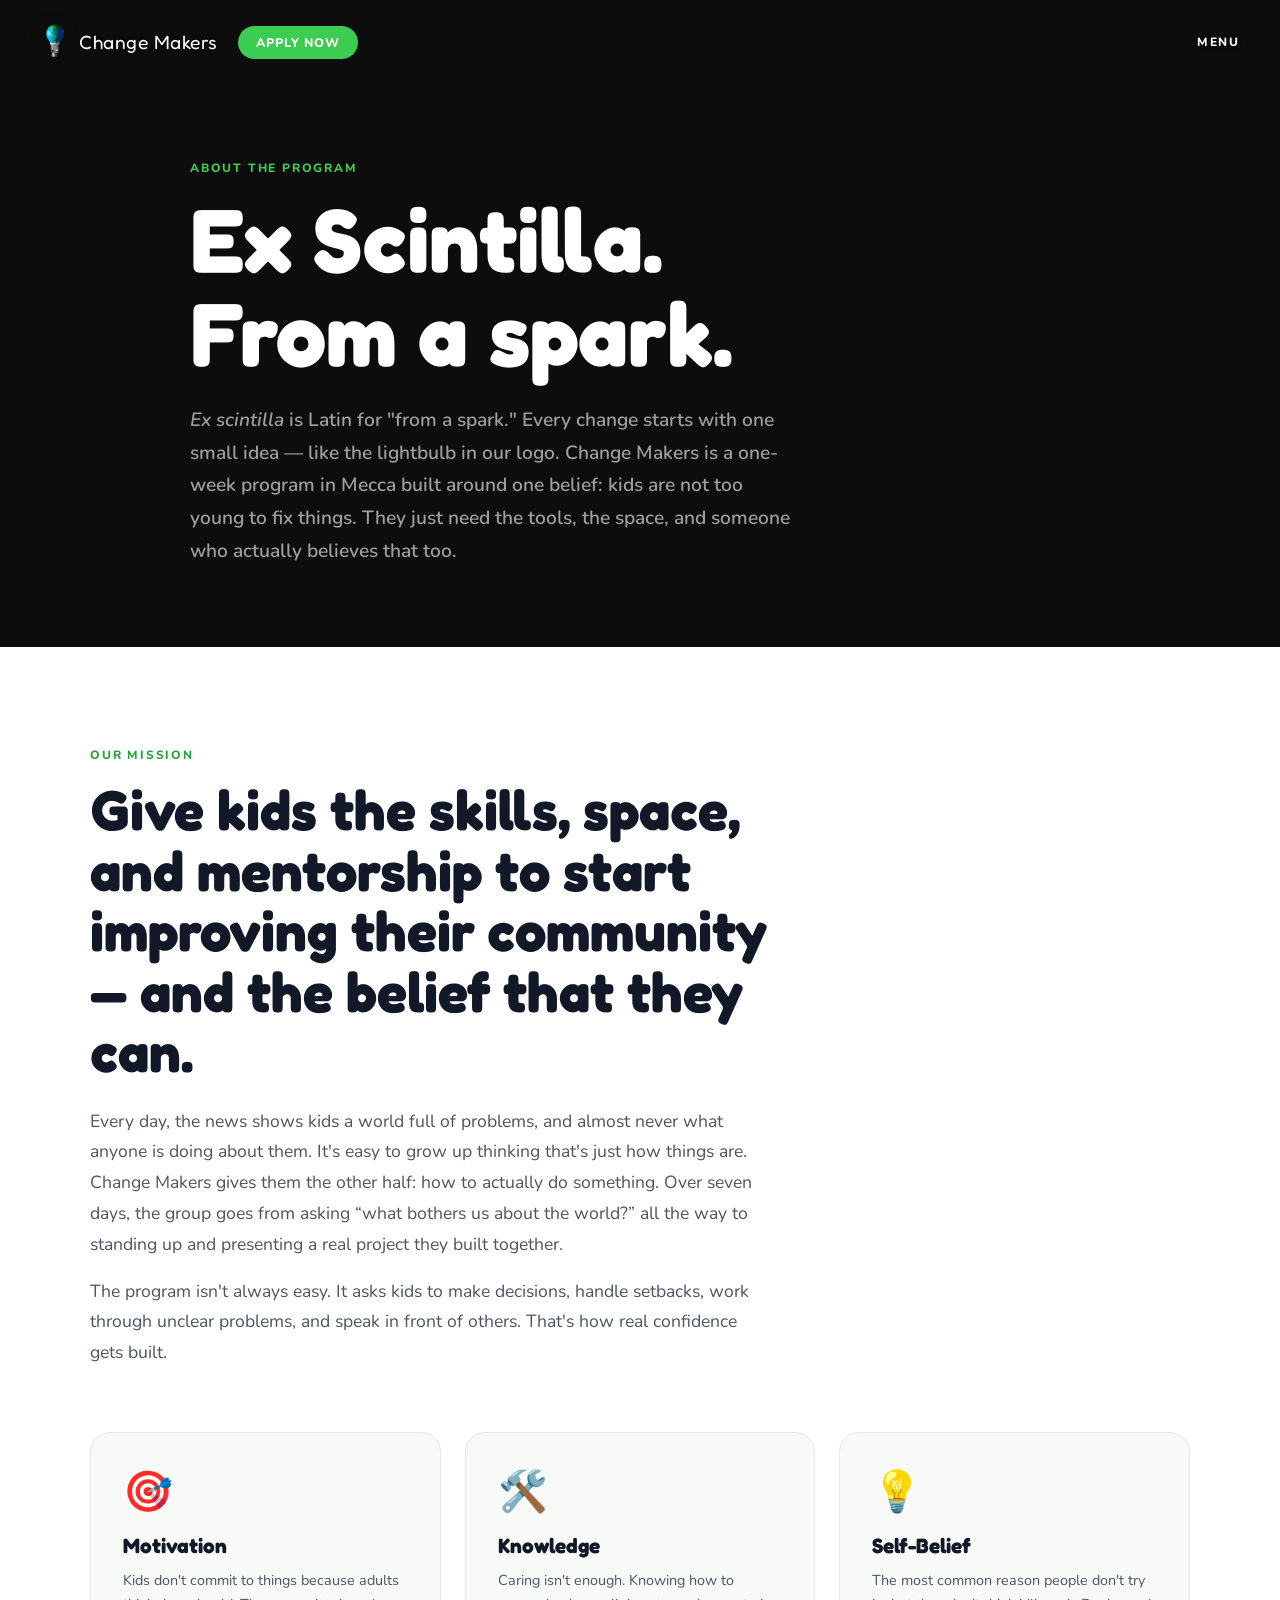
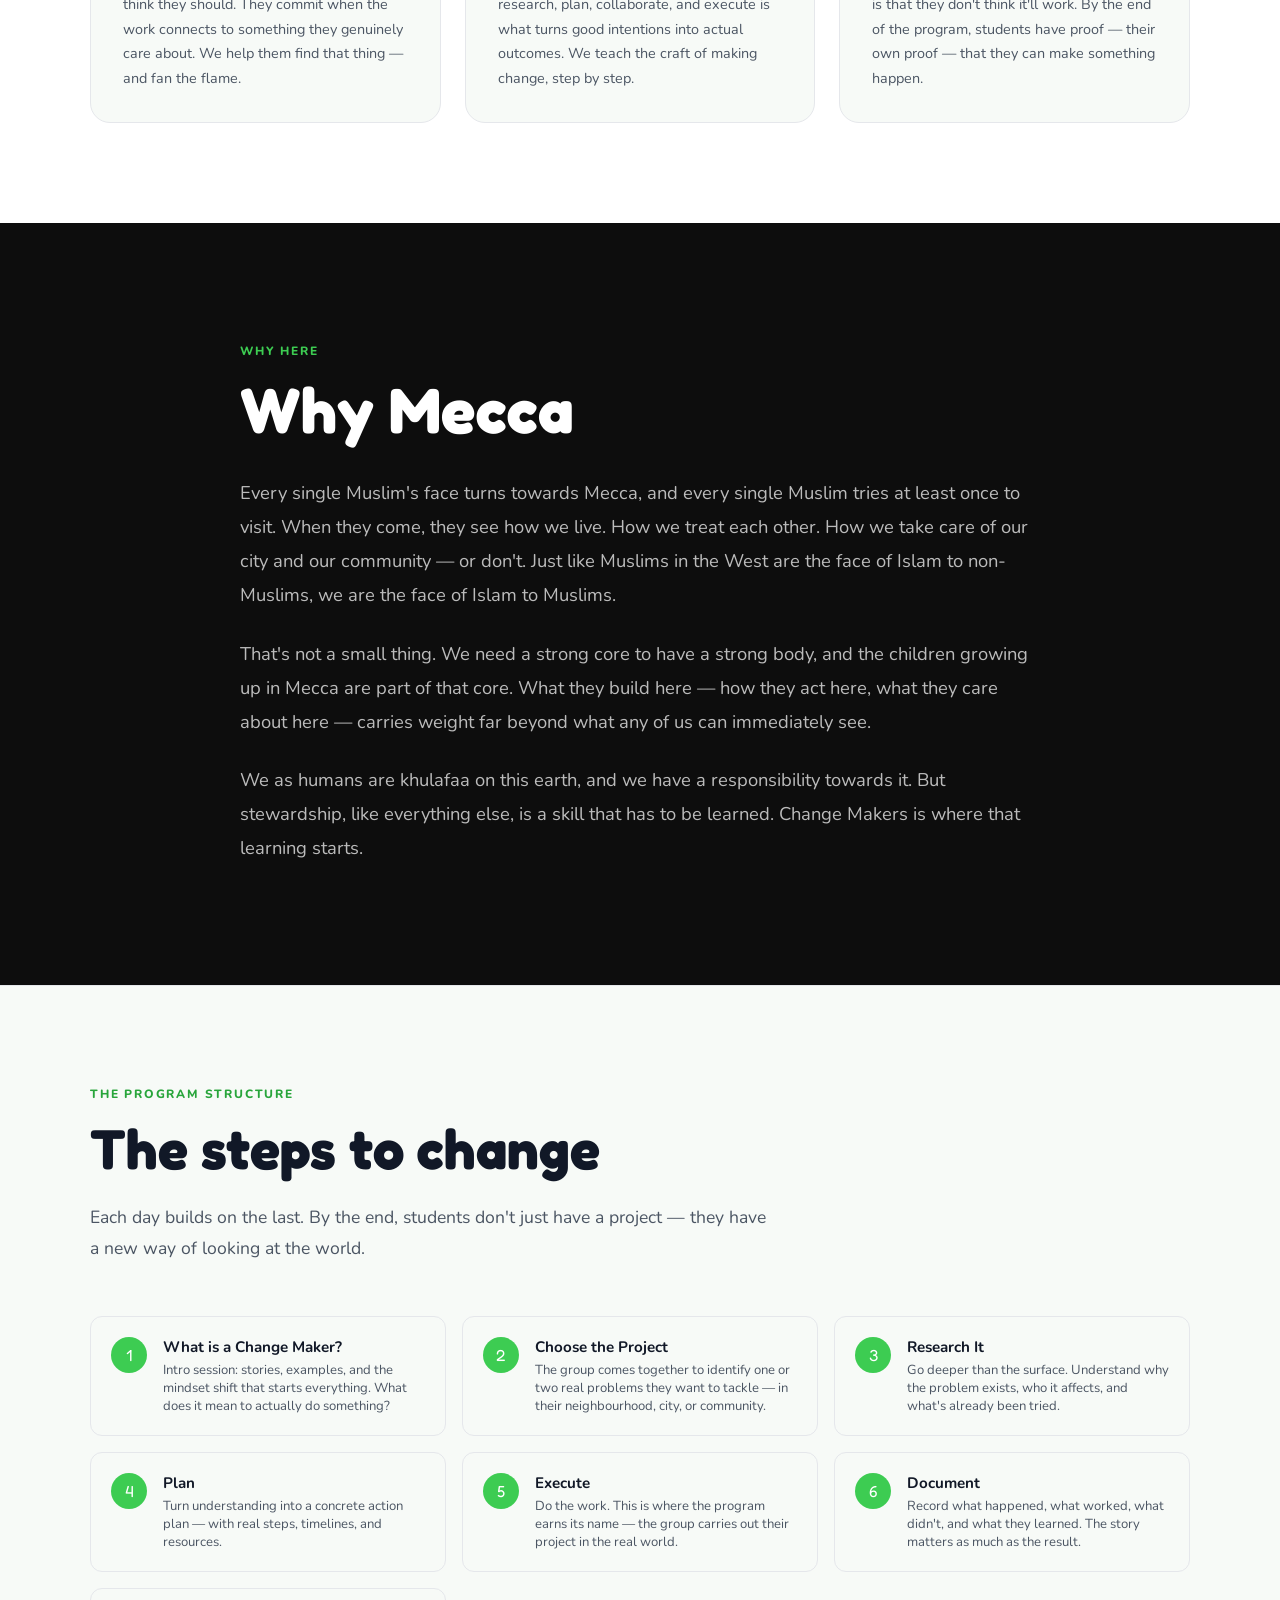
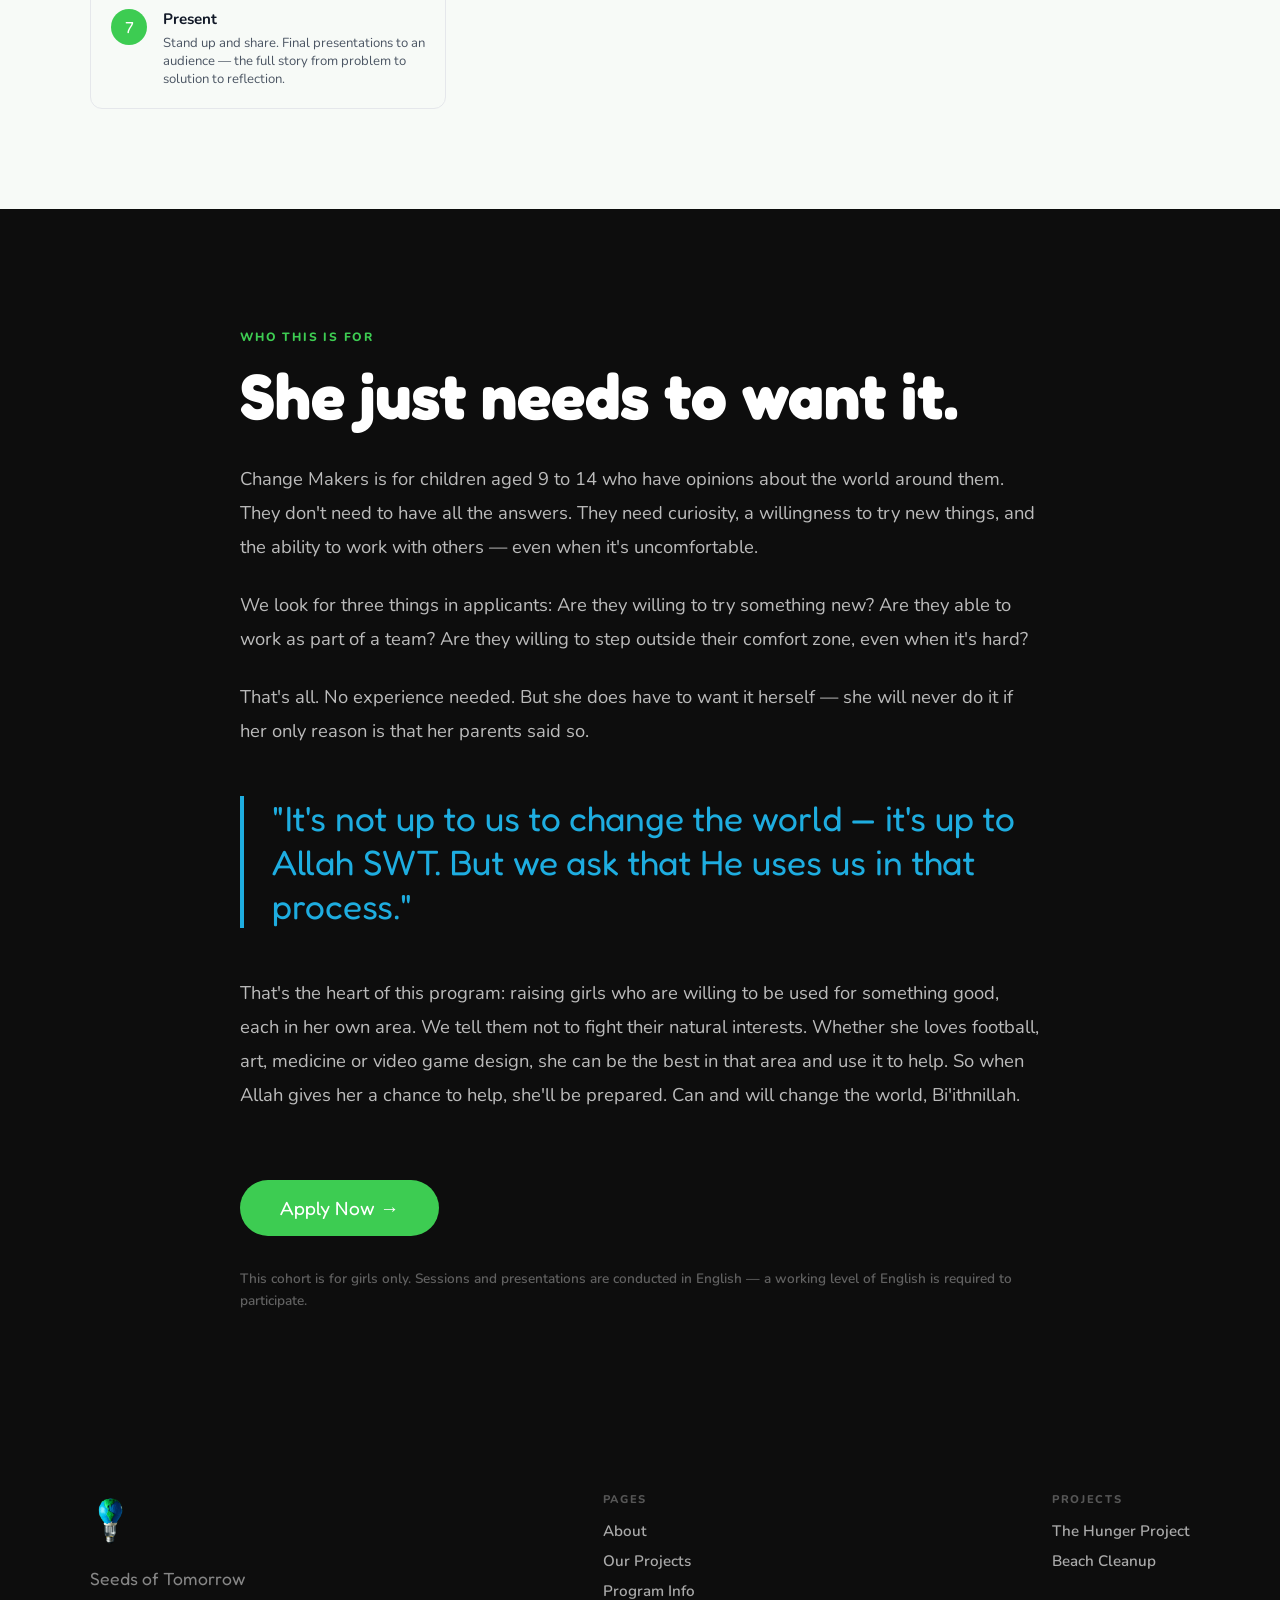
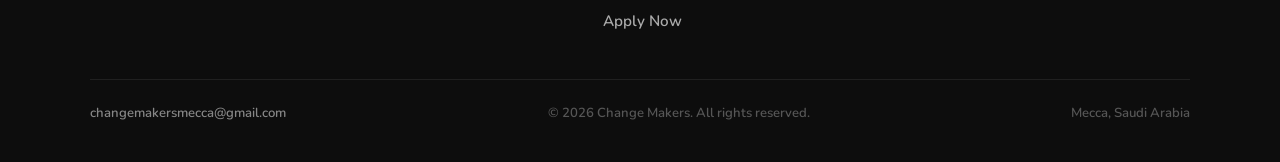
==== commit 9c6fa2e5: "About: Ex Scintilla title with explanation, plainer titles, more founder words Co-Authored-By: Claud" ====
--- a/about.html
+++ b/about.html
@@ -43,9 +43,9 @@
   <section class="page-hero">
     <div class="page-hero-inner">
       <p class="section-label">About the Program</p>
-      <h1 class="page-hero-title">We give kids<br>the spark.</h1>
+      <h1 class="page-hero-title">Ex Scintilla.<br>From a spark.</h1>
       <p class="page-hero-sub">
-        Change Makers is a one-week program in Mecca built around one belief: kids are not too young to fix things. They just need the tools, the space, and someone who actually believes that too.
+        <em>Ex scintilla</em> is Latin for "from a spark." Every change starts with one small idea — like the lightbulb in our logo. Change Makers is a one-week program in Mecca built around one belief: kids are not too young to fix things. They just need the tools, the space, and someone who actually believes that too.
       </p>
     </div>
   </section>
@@ -60,7 +60,7 @@
           Give kids the skills, space, and mentorship to start improving their community — and the belief that they can.
         </h2>
         <p class="section-body fade-up" style="margin-top: 24px;">
-          Most programs teach kids <em>about</em> problems. Change Makers teaches them to <em>act on</em> them. Over seven days, the group goes from asking “what bothers us about the world?” all the way to standing up and presenting a real project they built together.
+          Every day, the news shows kids a world full of problems, and almost never what anyone is doing about them. It's easy to grow up thinking that's just how things are. Change Makers gives them the other half: how to actually do something. Over seven days, the group goes from asking “what bothers us about the world?” all the way to standing up and presenting a real project they built together.
         </p>
         <p class="section-body fade-up" style="margin-top: 16px;">
           The program isn't always easy. It asks kids to make decisions, handle setbacks, work through unclear problems, and speak in front of others. That's how real confidence gets built.
@@ -100,7 +100,7 @@
 
       <p class="section-label fade-up" style="color:var(--green);">Why here</p>
       <h2 class="section-title fade-up" id="why-mecca-title" style="color:white;">
-        Why Mecca, specifically.
+        Why Mecca
       </h2>
 
       <div class="why-body fade-up">
@@ -122,7 +122,7 @@
   <section class="section" style="background: var(--off-white); border-top: 1px solid var(--gray-200);" aria-labelledby="how-title">
     <div class="section-inner">
       <p class="section-label fade-up">The program structure</p>
-      <h2 class="section-title fade-up" id="how-title">Seven days.<br>One real project.</h2>
+      <h2 class="section-title fade-up" id="how-title">The steps to change</h2>
       <p class="section-body fade-up" style="margin-bottom: 52px;">
         Each day builds on the last. By the end, students don't just have a project — they have a new way of looking at the world.
       </p>
@@ -186,7 +186,7 @@
     <div class="why-inner">
       <p class="section-label" style="color: var(--green);">Who this is for</p>
       <h2 class="section-title fade-up" id="who-title" style="color: white;">
-        Kids who notice things.<br>Kids who ask "why."<br>Kids who are ready.
+        She just needs to want it.
       </h2>
       <div class="why-body fade-up">
         <p>
@@ -196,7 +196,7 @@
           We look for three things in applicants: Are they willing to try something new? Are they able to work as part of a team? Are they willing to step outside their comfort zone, even when it's hard?
         </p>
         <p>
-          That's it. We don't require experience. We don't require a specific type of intelligence. We require the courage to show up and actually try.
+          That's all. No experience needed. But she does have to want it herself — she will never do it if her only reason is that her parents said so.
         </p>
       </div>
       <blockquote class="why-quote fade-up" style="margin-top:48px;">
@@ -205,7 +205,7 @@
 
       <div class="why-body fade-up">
         <p>
-          That's the heart of this program: raising girls who are willing to be used for something good. Who show up when it counts. Who try, even when it's hard. Who understand that the work is bigger than any one of them — and do it anyway.
+          That's the heart of this program: raising girls who are willing to be used for something good, each in her own area. We tell them not to fight their natural interests. Whether she loves football, art, medicine or video game design, she can be the best in that area and use it to help. So when Allah gives her a chance to help, she'll be prepared. Can and will change the world, Bi'ithnillah.
         </p>
       </div>
 
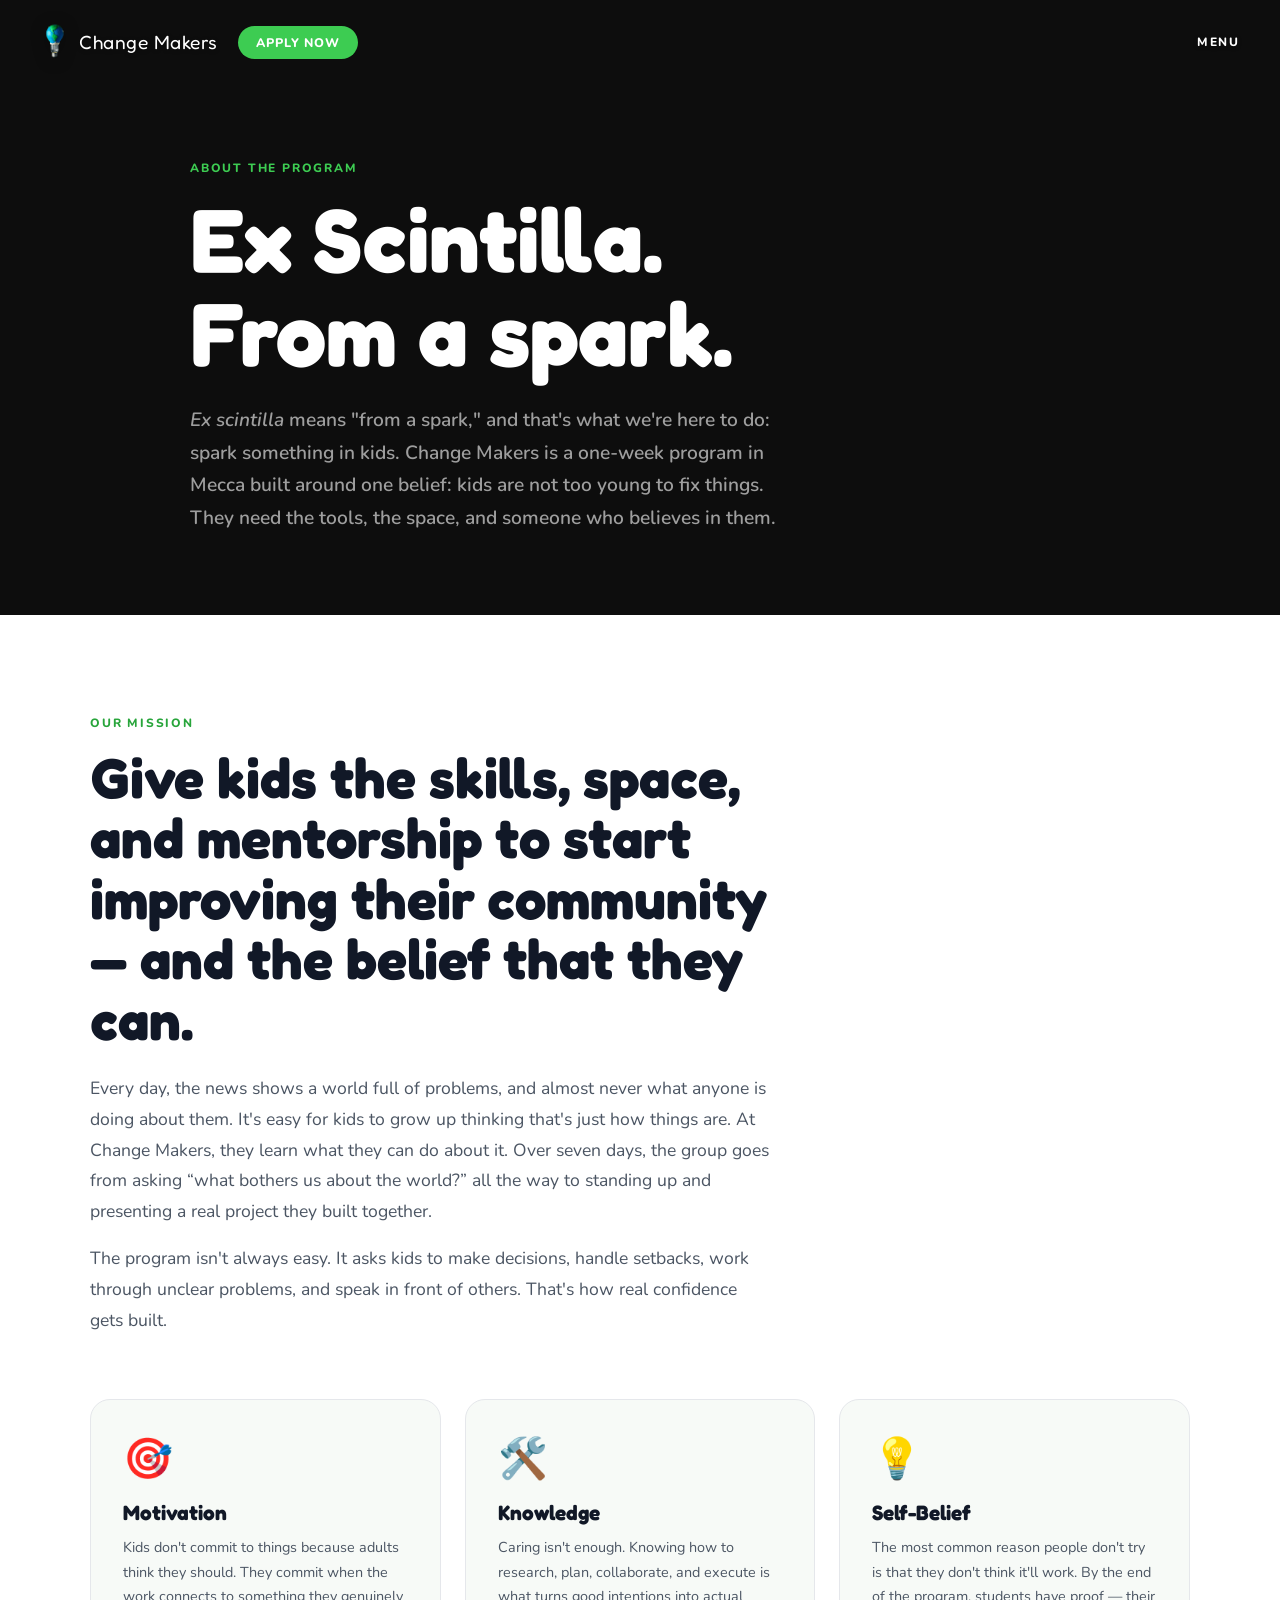
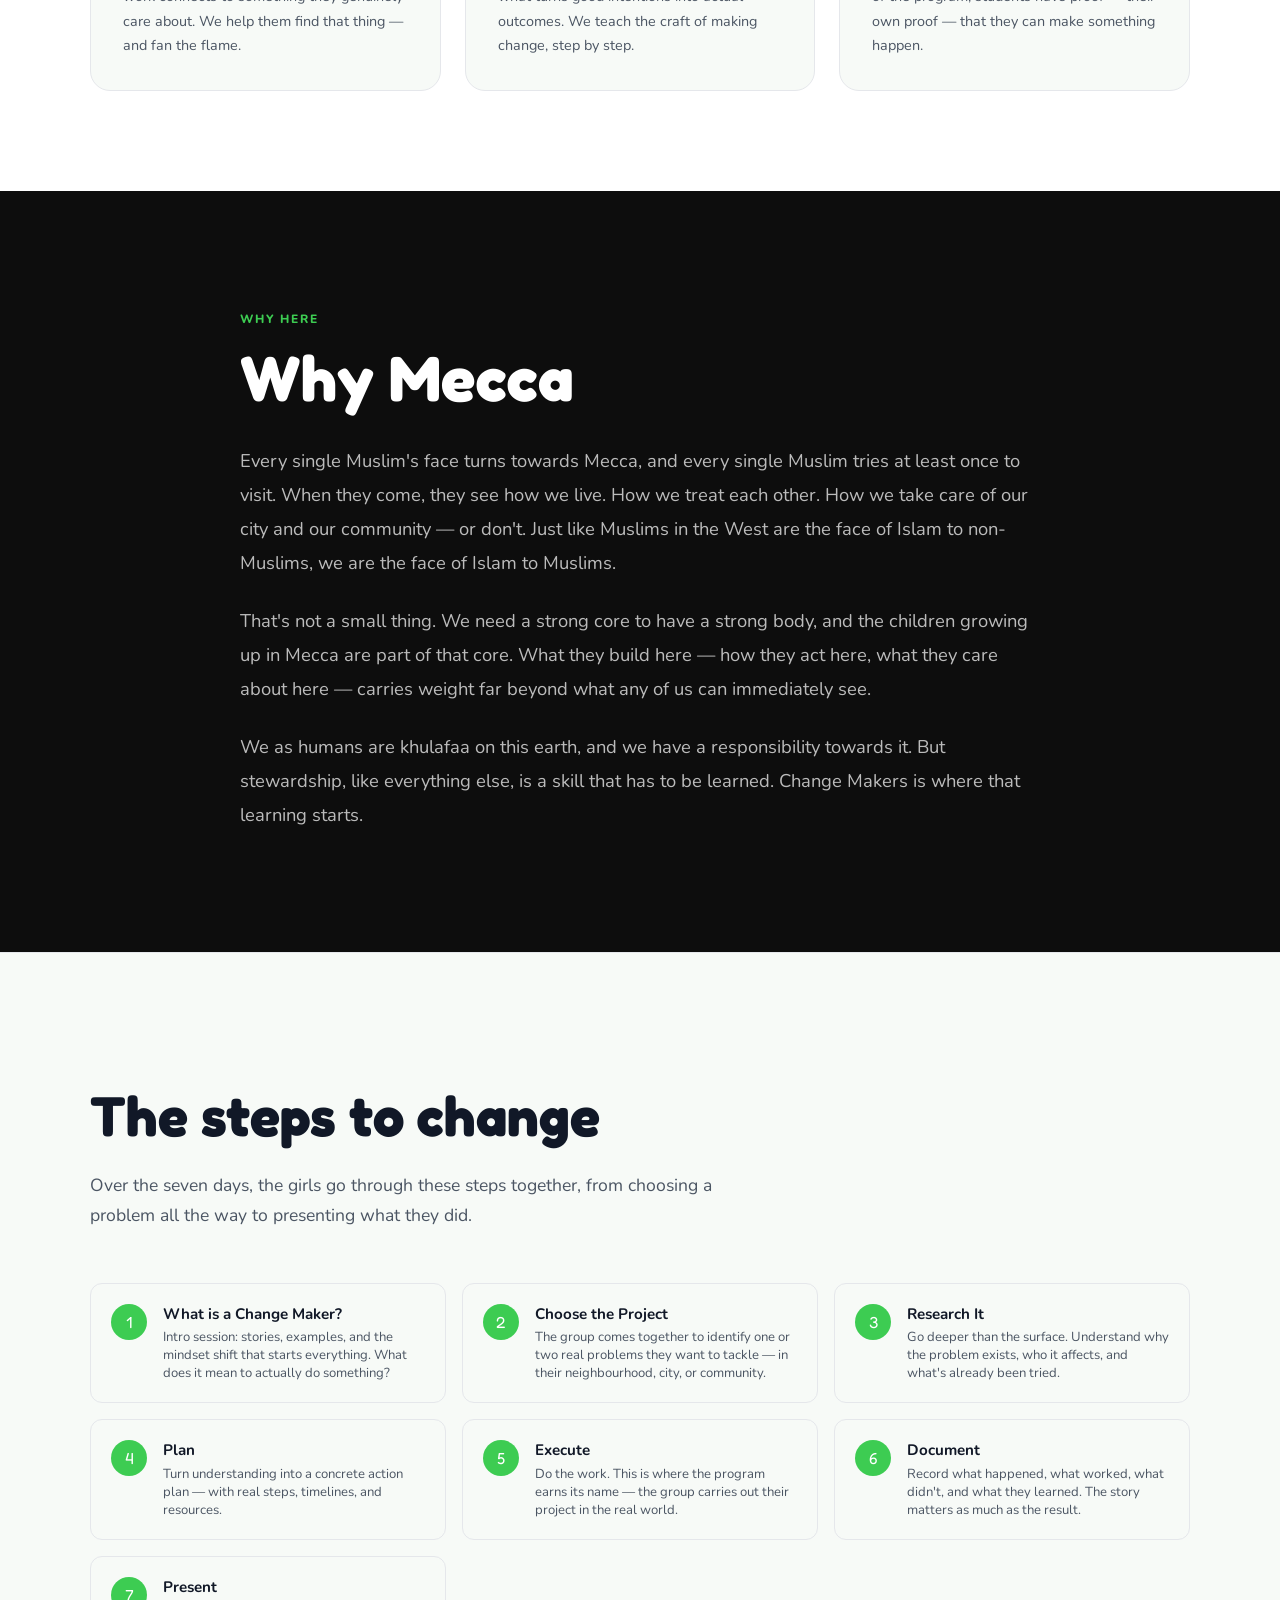
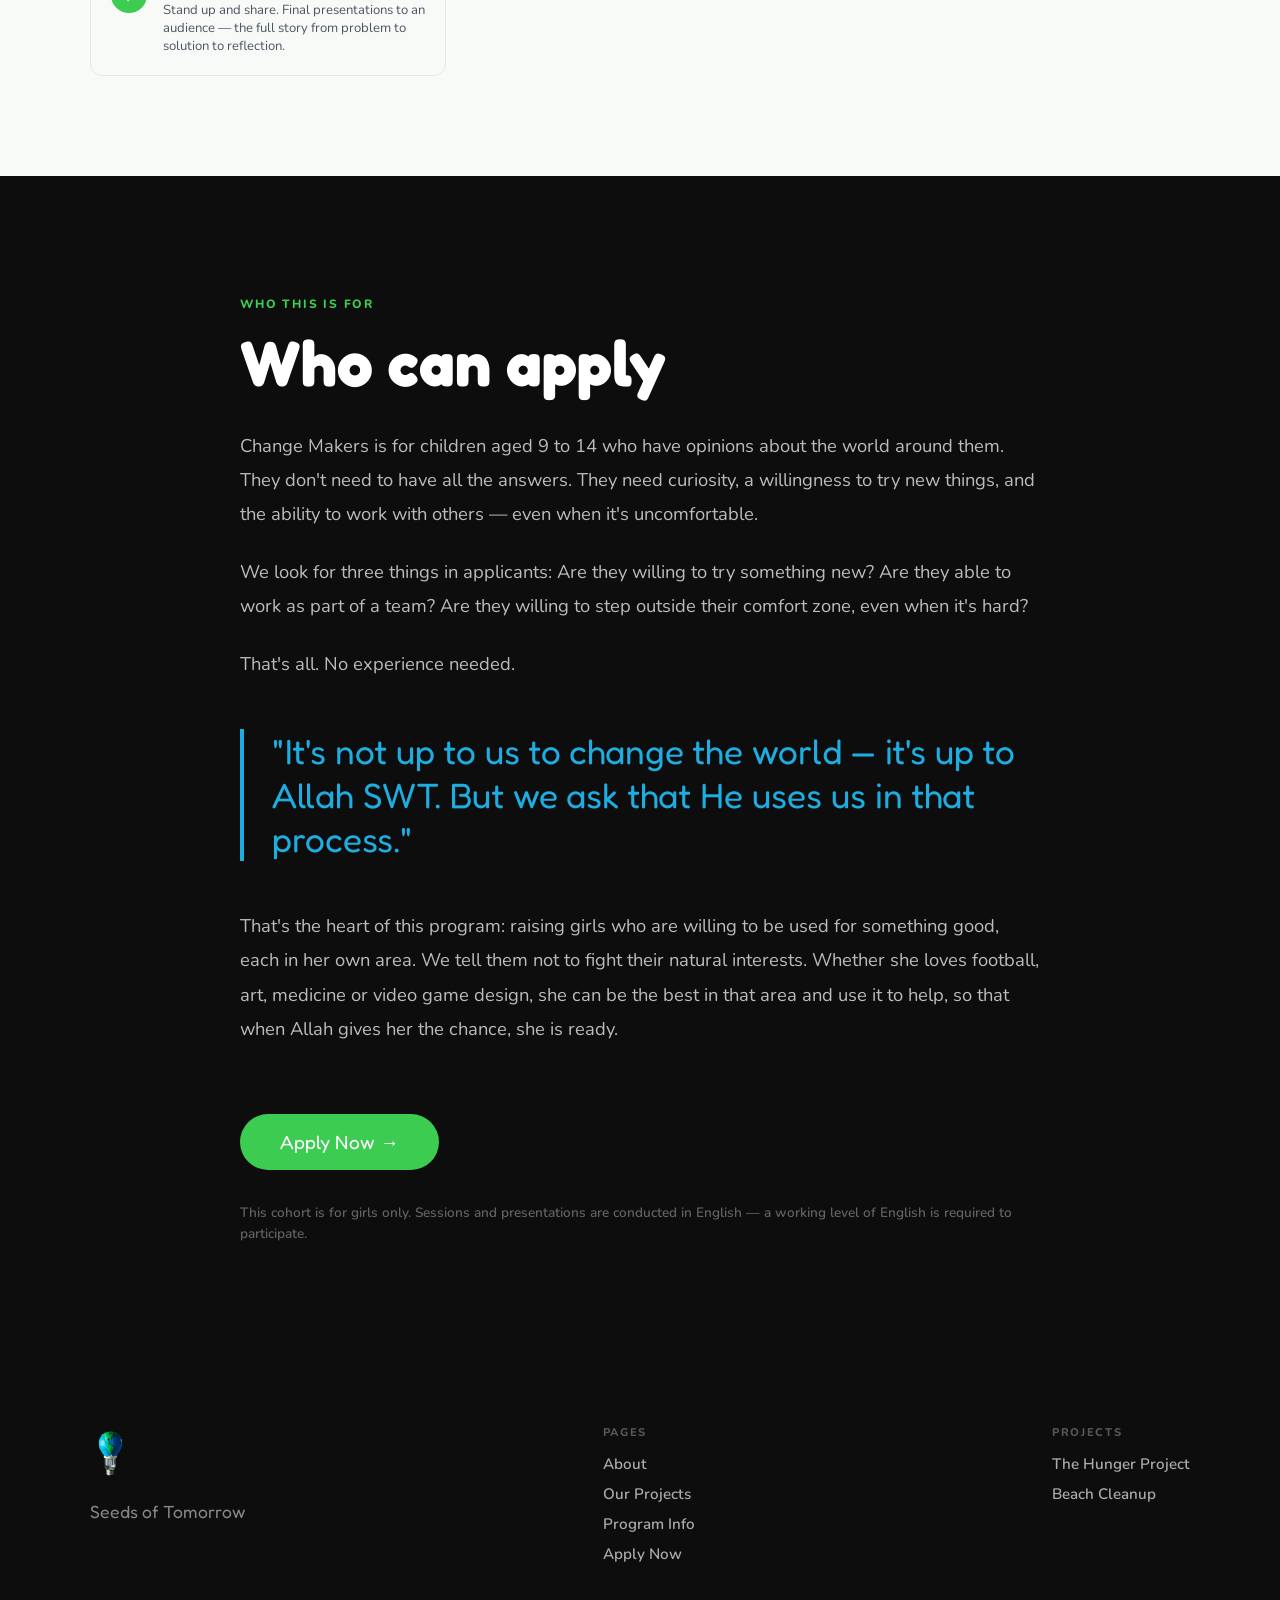
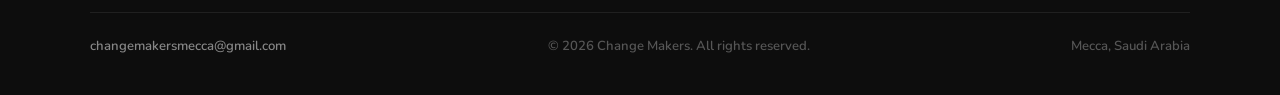
==== commit c4444799: "Shorter Ex Scintilla intro, plainer titles, remove 'not just X but Y' phrasing Co-Authored-By: Claud" ====
--- a/about.html
+++ b/about.html
@@ -45,7 +45,7 @@
       <p class="section-label">About the Program</p>
       <h1 class="page-hero-title">Ex Scintilla.<br>From a spark.</h1>
       <p class="page-hero-sub">
-        <em>Ex scintilla</em> is Latin for "from a spark." Every change starts with one small idea — like the lightbulb in our logo. Change Makers is a one-week program in Mecca built around one belief: kids are not too young to fix things. They just need the tools, the space, and someone who actually believes that too.
+        <em>Ex scintilla</em> means "from a spark," and that's what we're here to do: spark something in kids. Change Makers is a one-week program in Mecca built around one belief: kids are not too young to fix things. They need the tools, the space, and someone who believes in them.
       </p>
     </div>
   </section>
@@ -60,7 +60,7 @@
           Give kids the skills, space, and mentorship to start improving their community — and the belief that they can.
         </h2>
         <p class="section-body fade-up" style="margin-top: 24px;">
-          Every day, the news shows kids a world full of problems, and almost never what anyone is doing about them. It's easy to grow up thinking that's just how things are. Change Makers gives them the other half: how to actually do something. Over seven days, the group goes from asking “what bothers us about the world?” all the way to standing up and presenting a real project they built together.
+          Every day, the news shows a world full of problems, and almost never what anyone is doing about them. It's easy for kids to grow up thinking that's just how things are. At Change Makers, they learn what they can do about it. Over seven days, the group goes from asking “what bothers us about the world?” all the way to standing up and presenting a real project they built together.
         </p>
         <p class="section-body fade-up" style="margin-top: 16px;">
           The program isn't always easy. It asks kids to make decisions, handle setbacks, work through unclear problems, and speak in front of others. That's how real confidence gets built.
@@ -124,7 +124,7 @@
       <p class="section-label fade-up">The program structure</p>
       <h2 class="section-title fade-up" id="how-title">The steps to change</h2>
       <p class="section-body fade-up" style="margin-bottom: 52px;">
-        Each day builds on the last. By the end, students don't just have a project — they have a new way of looking at the world.
+        Over the seven days, the girls go through these steps together, from choosing a problem all the way to presenting what they did.
       </p>
 
       <div class="steps-list">
@@ -186,7 +186,7 @@
     <div class="why-inner">
       <p class="section-label" style="color: var(--green);">Who this is for</p>
       <h2 class="section-title fade-up" id="who-title" style="color: white;">
-        She just needs to want it.
+        Who can apply
       </h2>
       <div class="why-body fade-up">
         <p>
@@ -196,7 +196,7 @@
           We look for three things in applicants: Are they willing to try something new? Are they able to work as part of a team? Are they willing to step outside their comfort zone, even when it's hard?
         </p>
         <p>
-          That's all. No experience needed. But she does have to want it herself — she will never do it if her only reason is that her parents said so.
+          That's all. No experience needed.
         </p>
       </div>
       <blockquote class="why-quote fade-up" style="margin-top:48px;">
@@ -205,7 +205,7 @@
 
       <div class="why-body fade-up">
         <p>
-          That's the heart of this program: raising girls who are willing to be used for something good, each in her own area. We tell them not to fight their natural interests. Whether she loves football, art, medicine or video game design, she can be the best in that area and use it to help. So when Allah gives her a chance to help, she'll be prepared. Can and will change the world, Bi'ithnillah.
+          That's the heart of this program: raising girls who are willing to be used for something good, each in her own area. We tell them not to fight their natural interests. Whether she loves football, art, medicine or video game design, she can be the best in that area and use it to help, so that when Allah gives her the chance, she is ready.
         </p>
       </div>
 
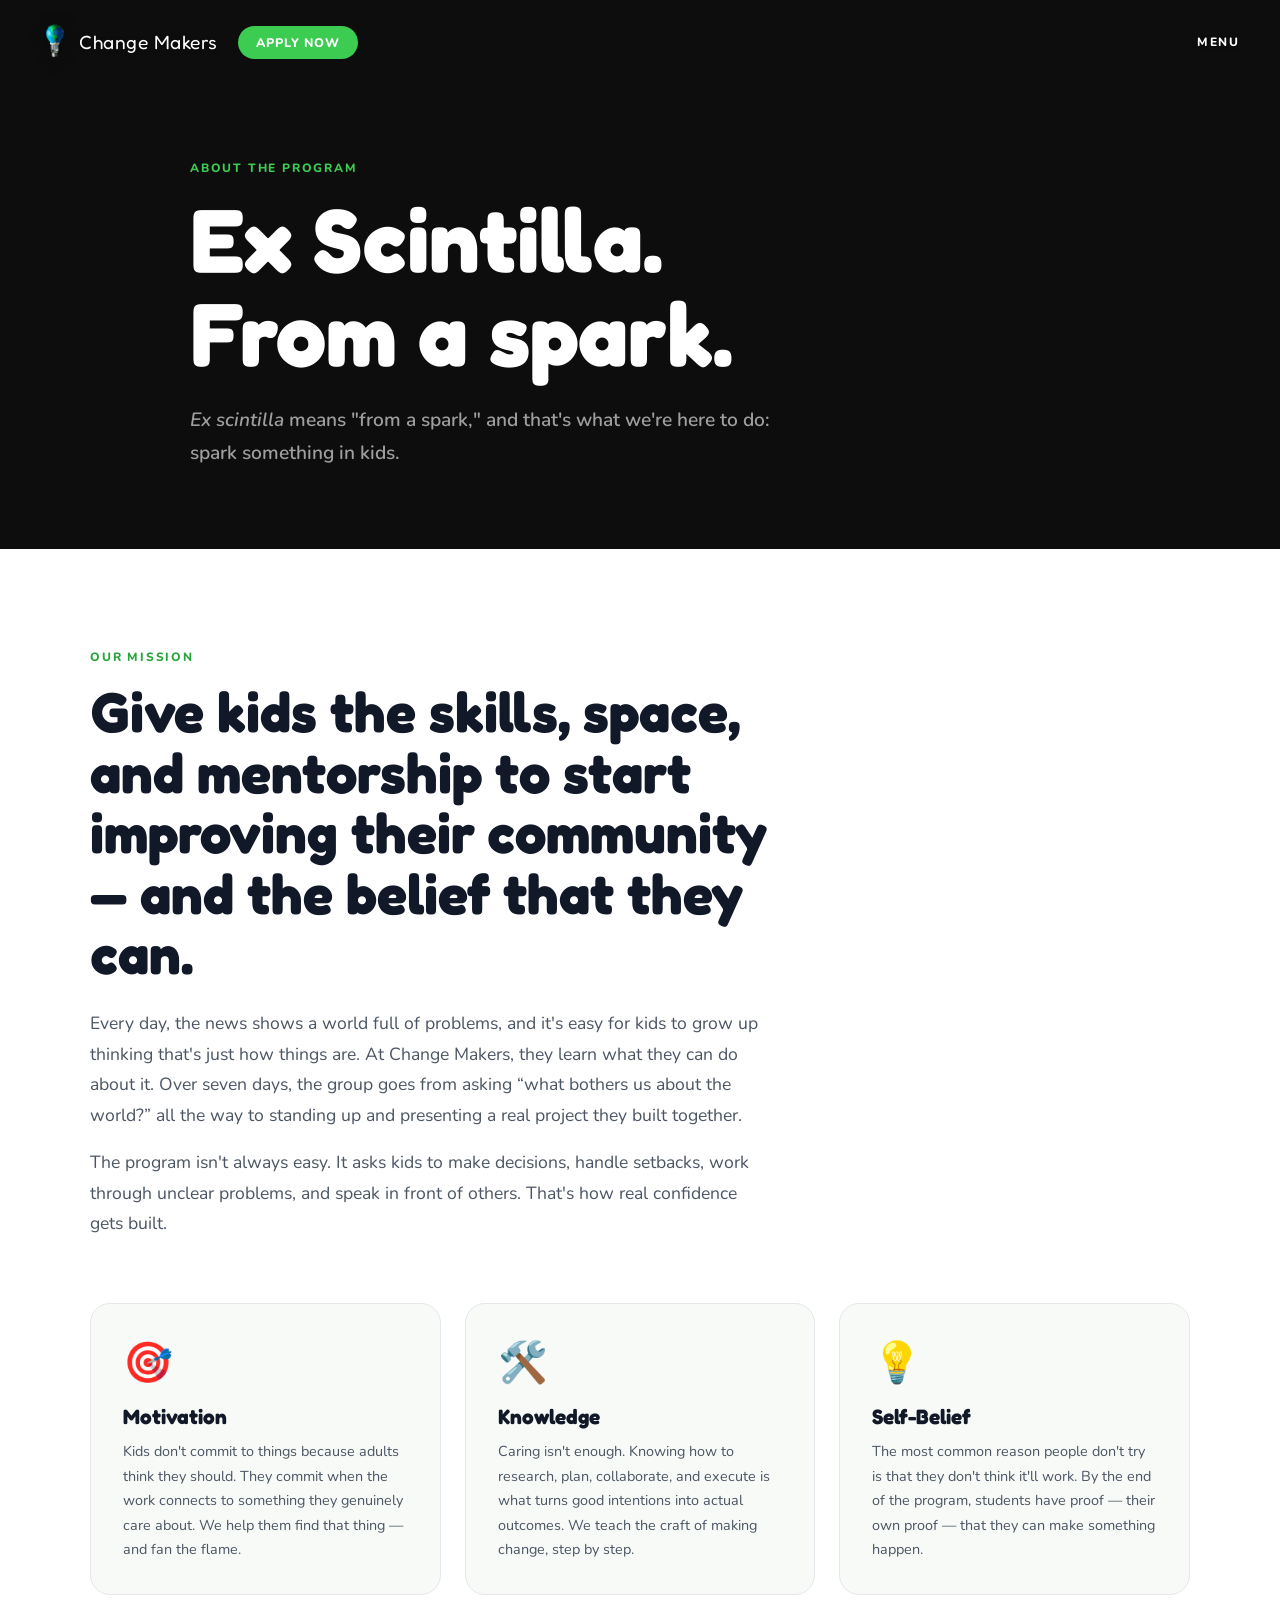
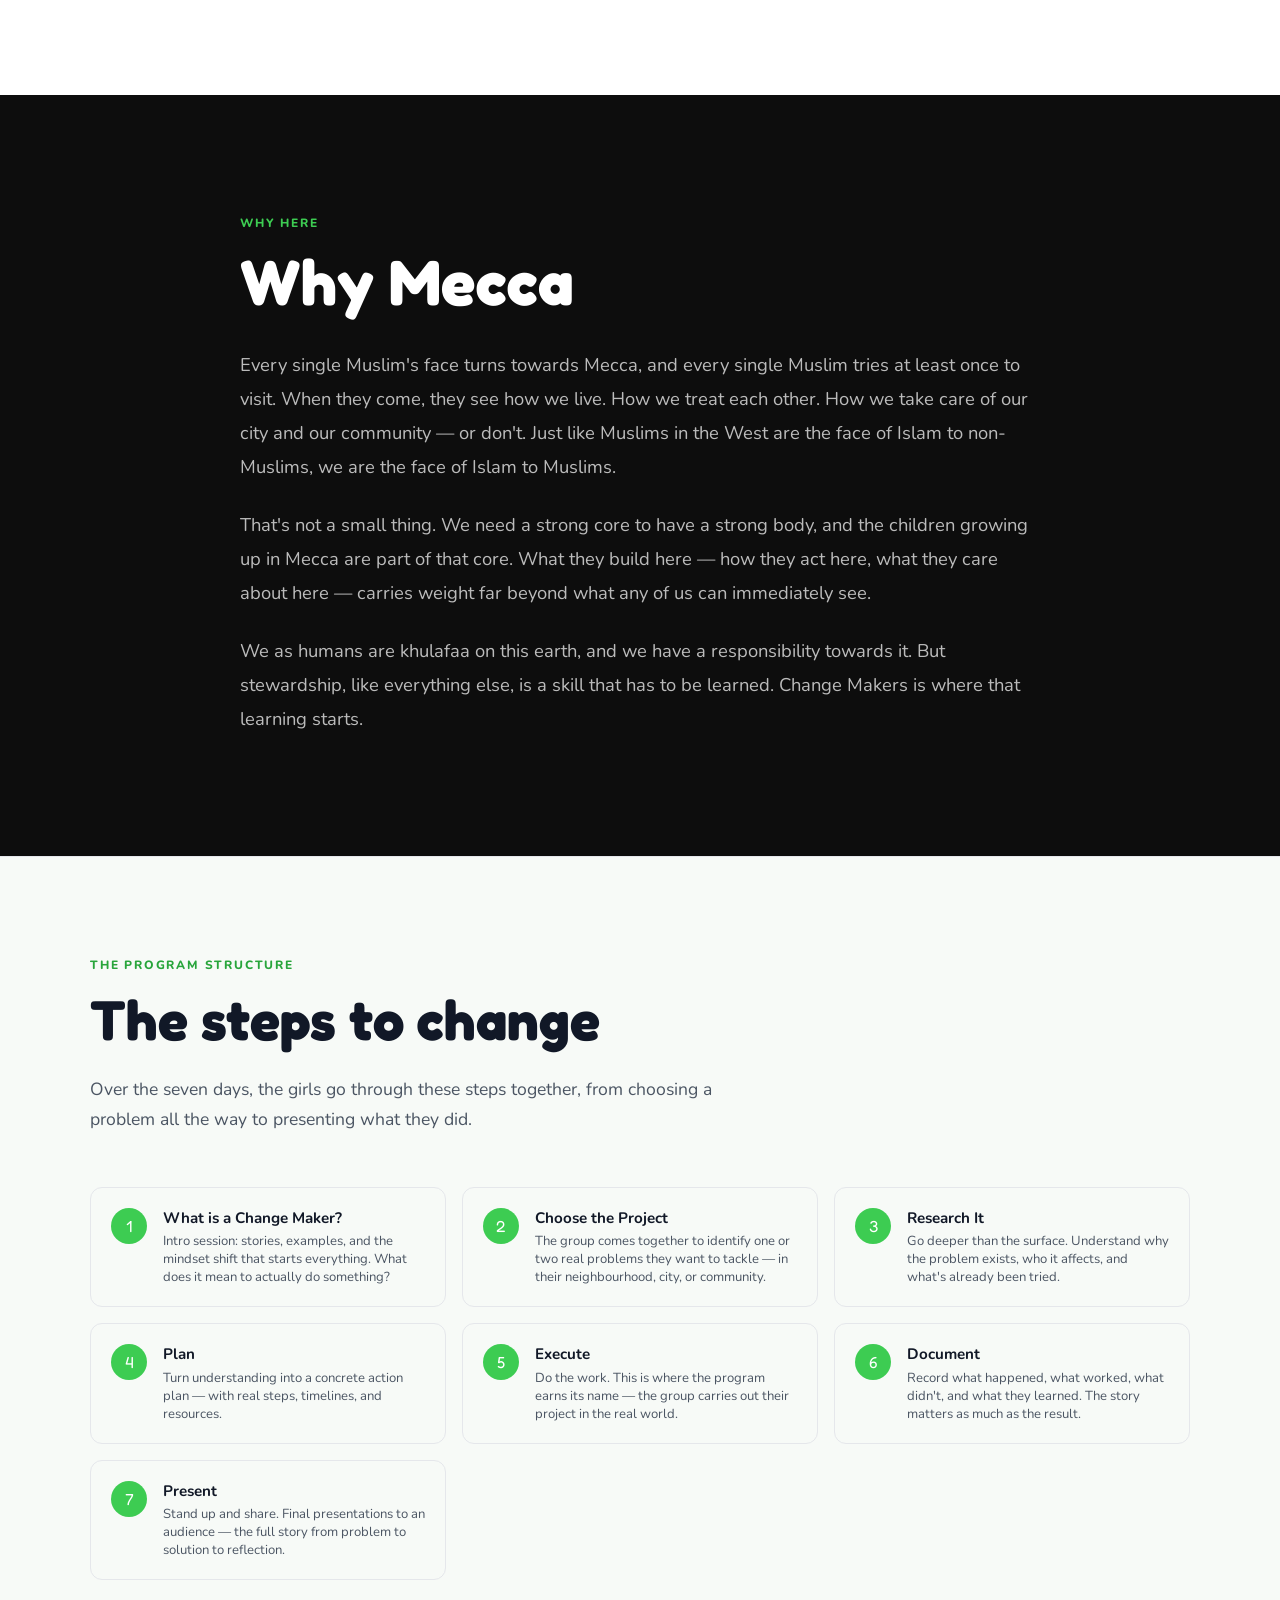
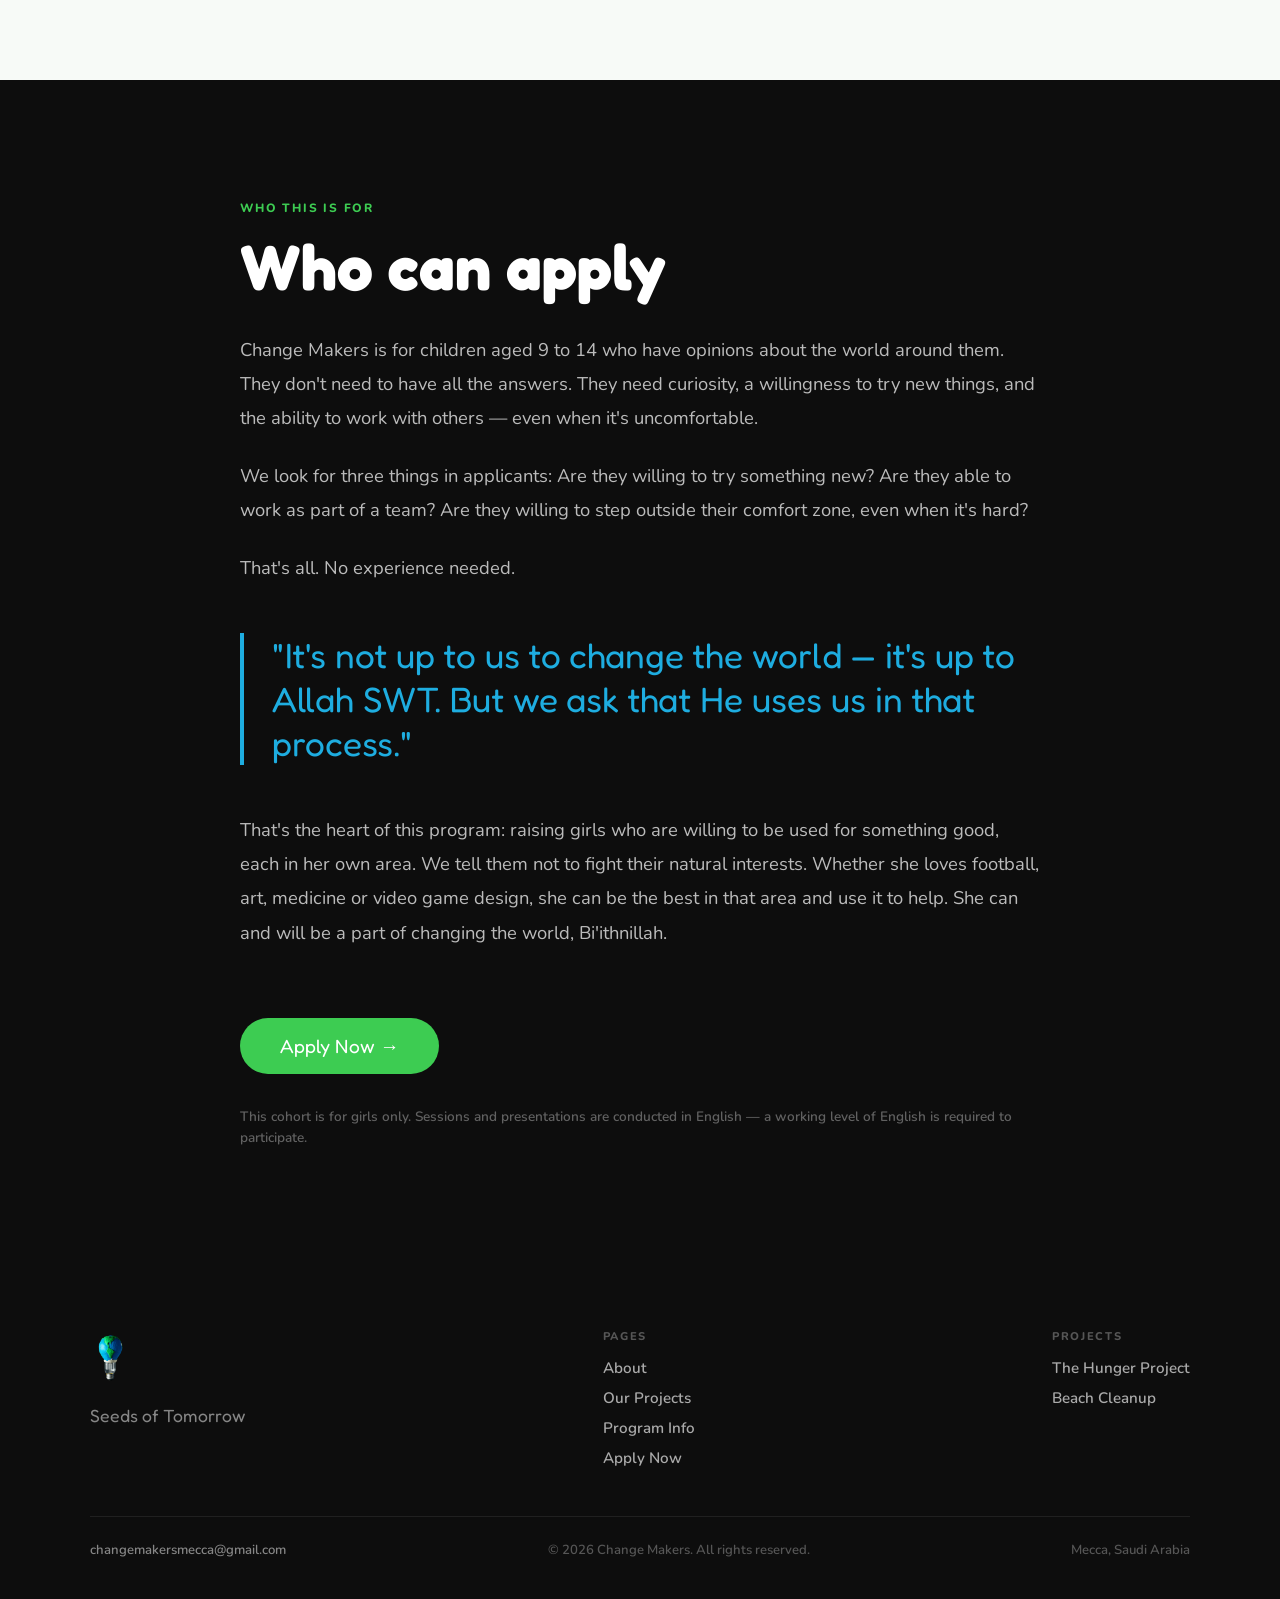
==== commit 17ae0b2e: "About: shorter hero text, simpler news line, new closing line Co-Authored-By: Claude Opus 5.5 <norep" ====
--- a/about.html
+++ b/about.html
@@ -45,7 +45,7 @@
       <p class="section-label">About the Program</p>
       <h1 class="page-hero-title">Ex Scintilla.<br>From a spark.</h1>
       <p class="page-hero-sub">
-        <em>Ex scintilla</em> means "from a spark," and that's what we're here to do: spark something in kids. Change Makers is a one-week program in Mecca built around one belief: kids are not too young to fix things. They need the tools, the space, and someone who believes in them.
+        <em>Ex scintilla</em> means "from a spark," and that's what we're here to do: spark something in kids.
       </p>
     </div>
   </section>
@@ -60,7 +60,7 @@
           Give kids the skills, space, and mentorship to start improving their community — and the belief that they can.
         </h2>
         <p class="section-body fade-up" style="margin-top: 24px;">
-          Every day, the news shows a world full of problems, and almost never what anyone is doing about them. It's easy for kids to grow up thinking that's just how things are. At Change Makers, they learn what they can do about it. Over seven days, the group goes from asking “what bothers us about the world?” all the way to standing up and presenting a real project they built together.
+          Every day, the news shows a world full of problems, and it's easy for kids to grow up thinking that's just how things are. At Change Makers, they learn what they can do about it. Over seven days, the group goes from asking “what bothers us about the world?” all the way to standing up and presenting a real project they built together.
         </p>
         <p class="section-body fade-up" style="margin-top: 16px;">
           The program isn't always easy. It asks kids to make decisions, handle setbacks, work through unclear problems, and speak in front of others. That's how real confidence gets built.
@@ -205,7 +205,7 @@
 
       <div class="why-body fade-up">
         <p>
-          That's the heart of this program: raising girls who are willing to be used for something good, each in her own area. We tell them not to fight their natural interests. Whether she loves football, art, medicine or video game design, she can be the best in that area and use it to help, so that when Allah gives her the chance, she is ready.
+          That's the heart of this program: raising girls who are willing to be used for something good, each in her own area. We tell them not to fight their natural interests. Whether she loves football, art, medicine or video game design, she can be the best in that area and use it to help. She can and will be a part of changing the world, Bi'ithnillah.
         </p>
       </div>
 
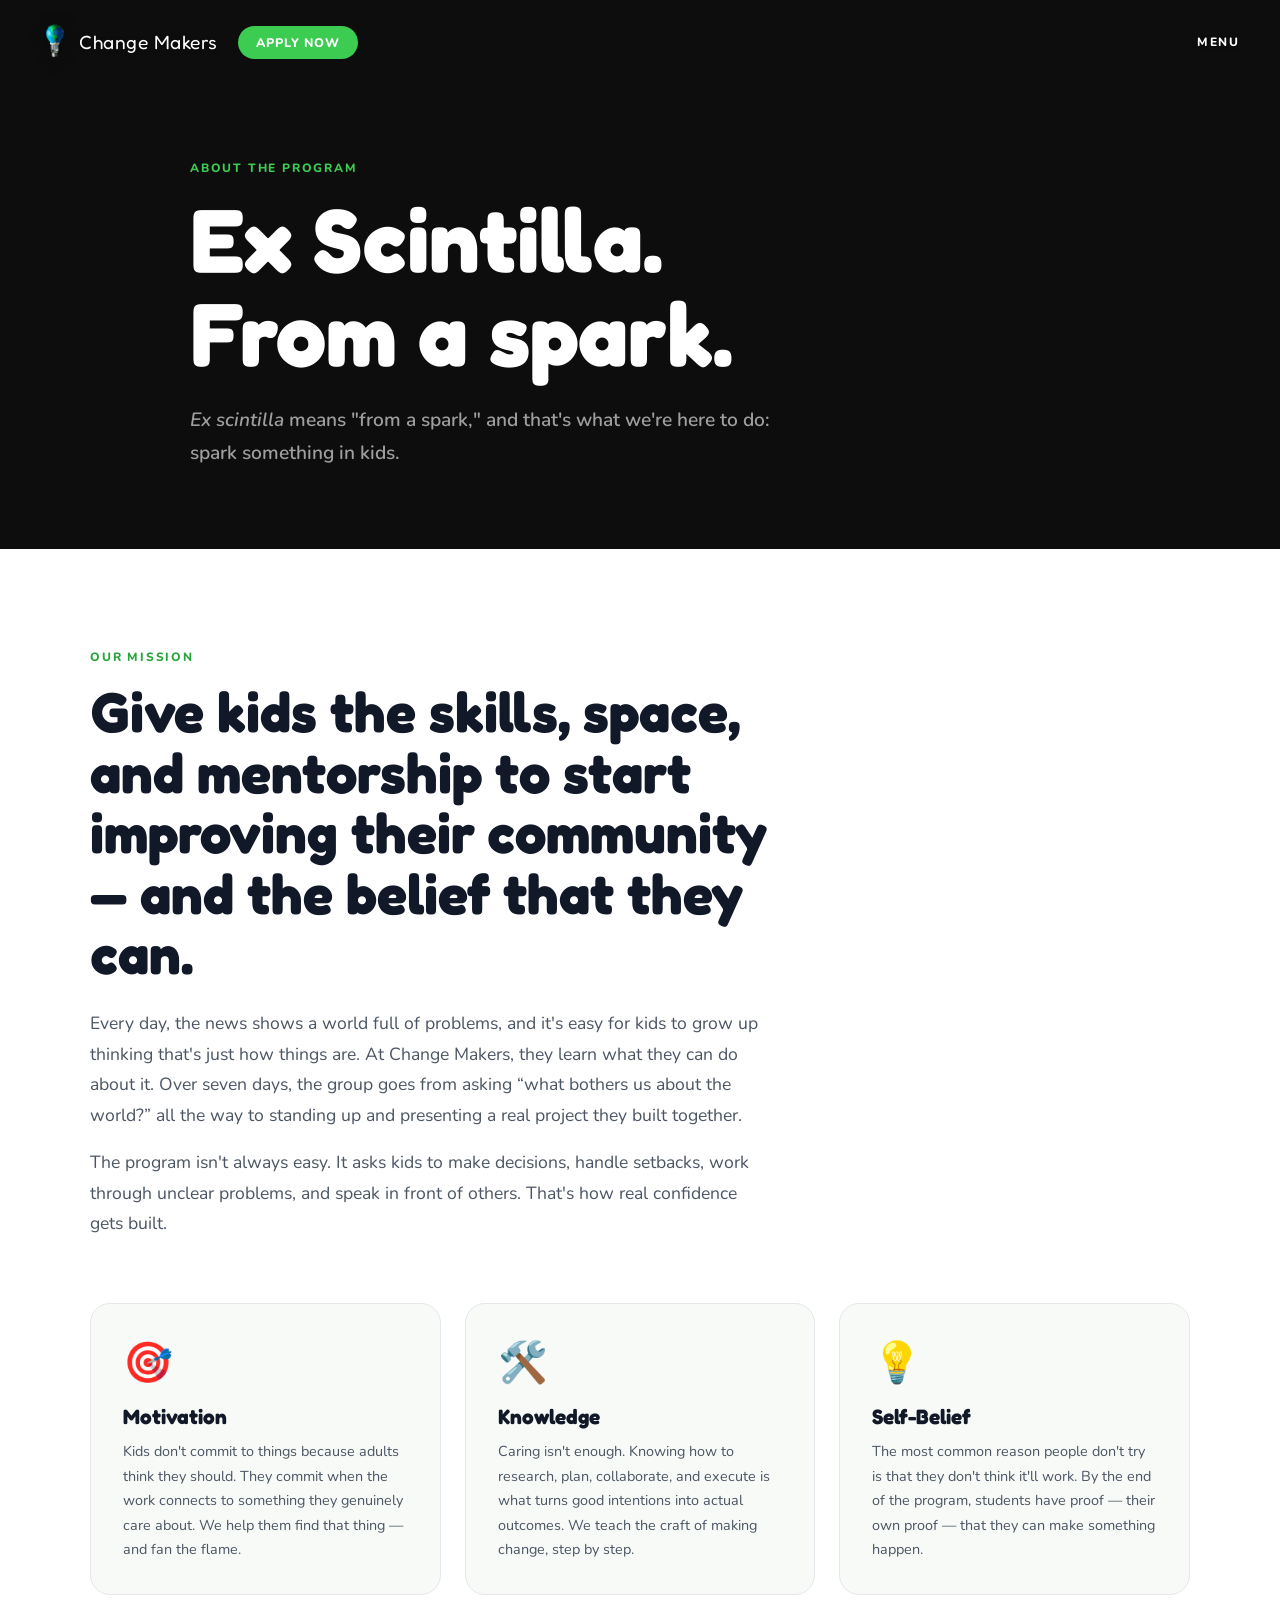
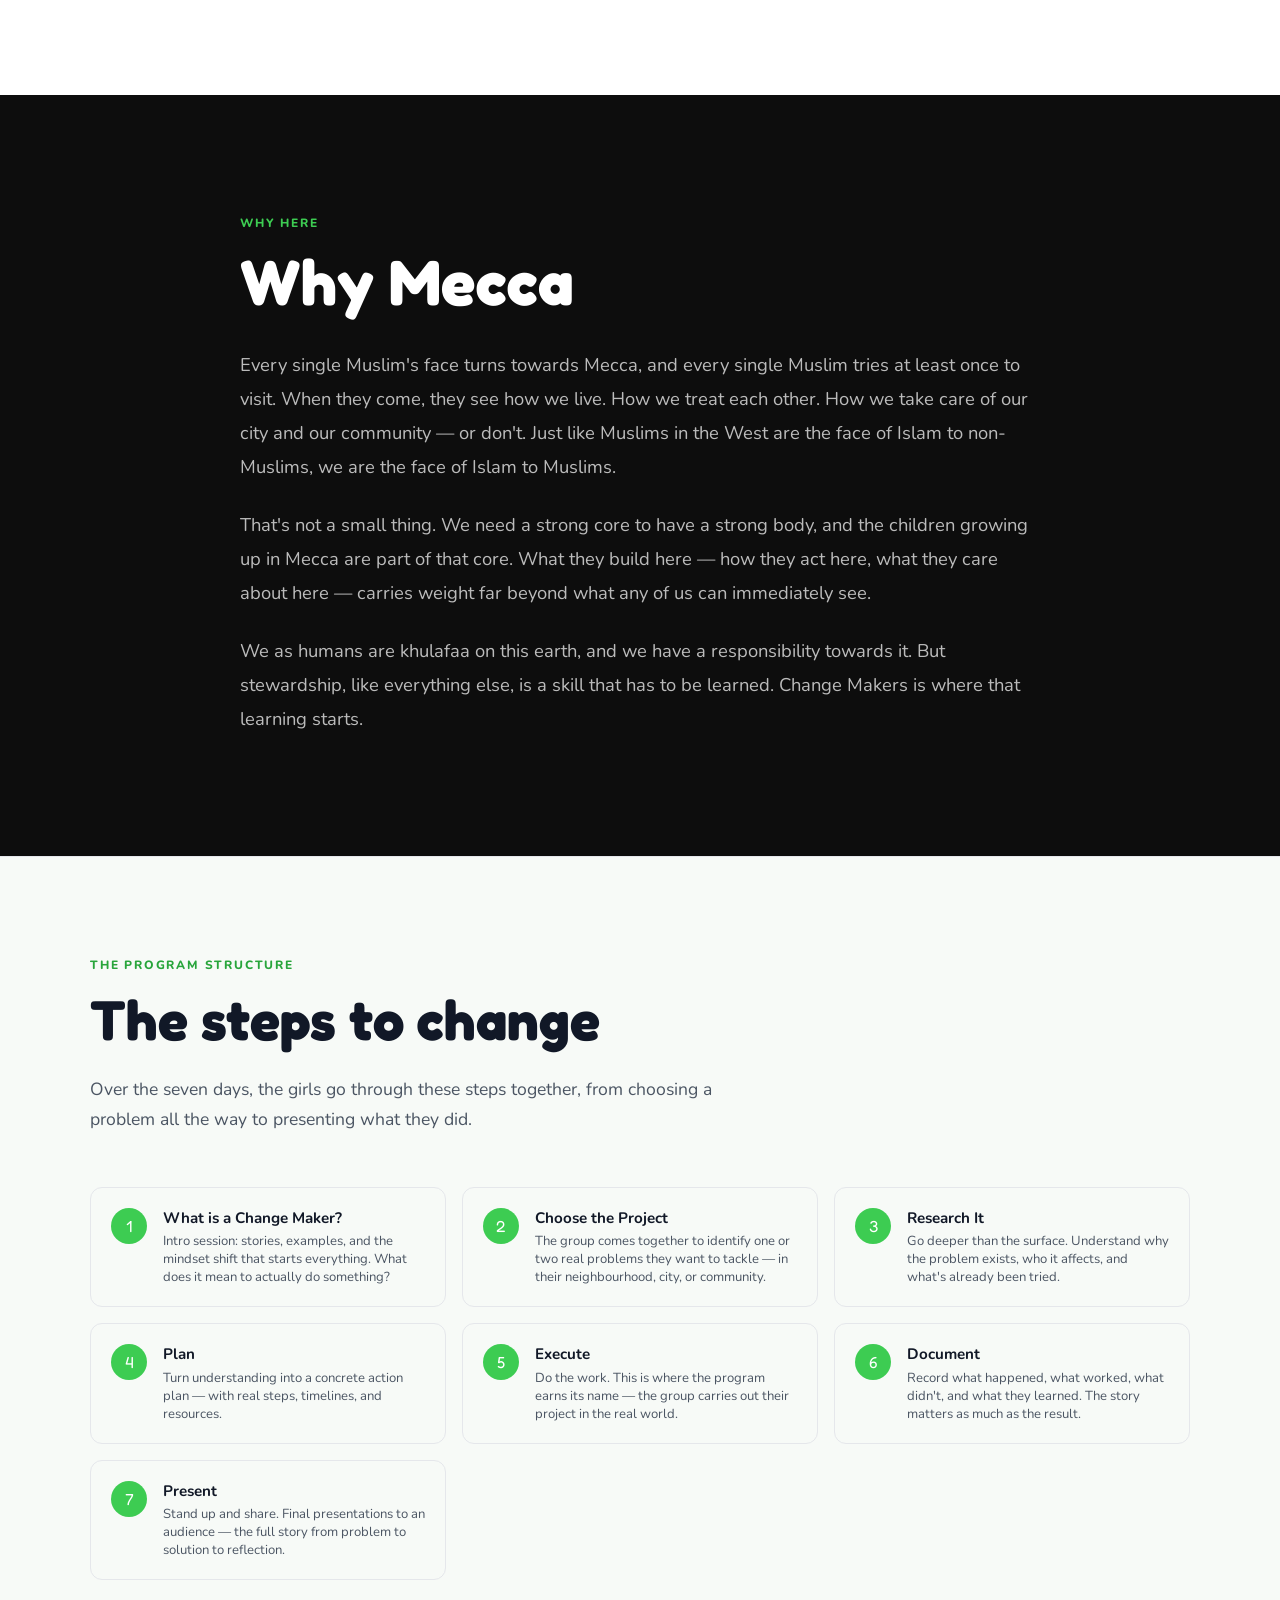
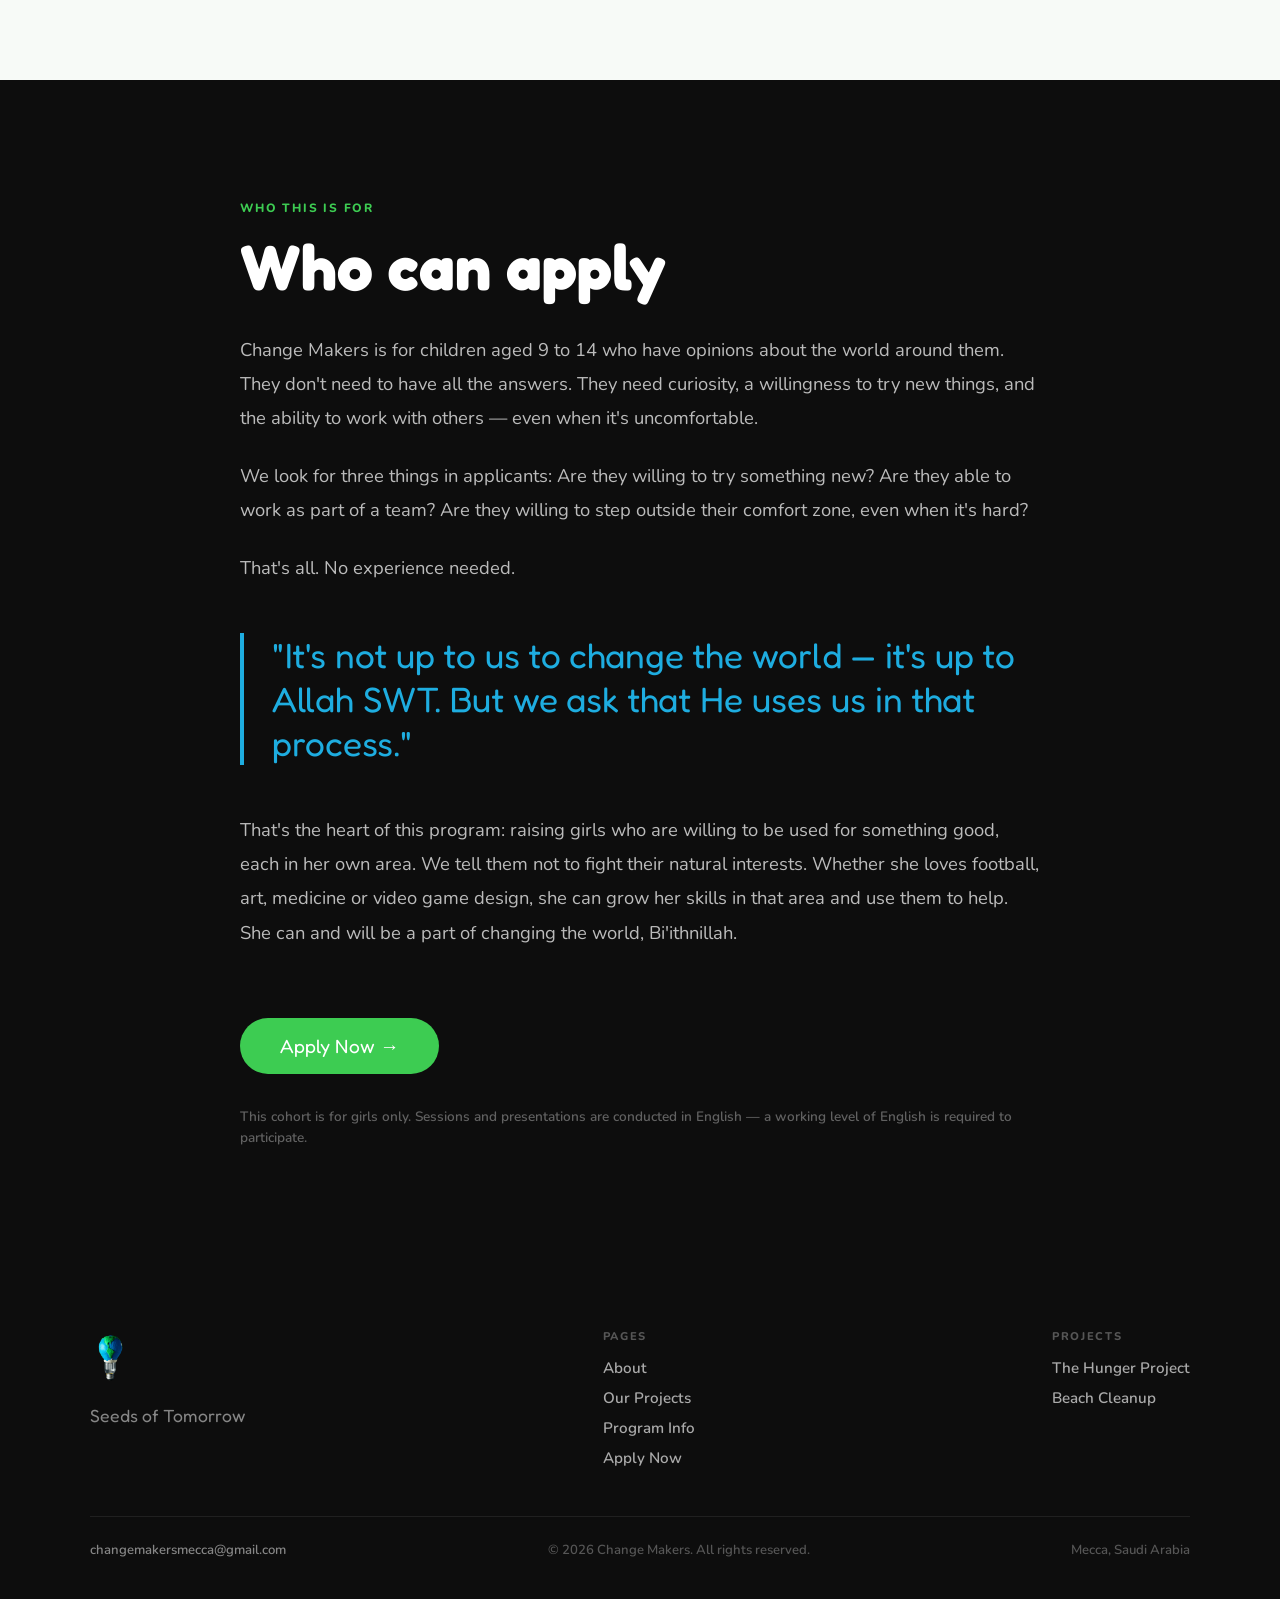
==== commit d1d981d2: "About: 'grow her skills in that area' Co-Authored-By: Claude Opus 5.5 <noreply@anthropic.com> Claude" ====
--- a/about.html
+++ b/about.html
@@ -205,7 +205,7 @@
 
       <div class="why-body fade-up">
         <p>
-          That's the heart of this program: raising girls who are willing to be used for something good, each in her own area. We tell them not to fight their natural interests. Whether she loves football, art, medicine or video game design, she can be the best in that area and use it to help. She can and will be a part of changing the world, Bi'ithnillah.
+          That's the heart of this program: raising girls who are willing to be used for something good, each in her own area. We tell them not to fight their natural interests. Whether she loves football, art, medicine or video game design, she can grow her skills in that area and use them to help. She can and will be a part of changing the world, Bi'ithnillah.
         </p>
       </div>
 
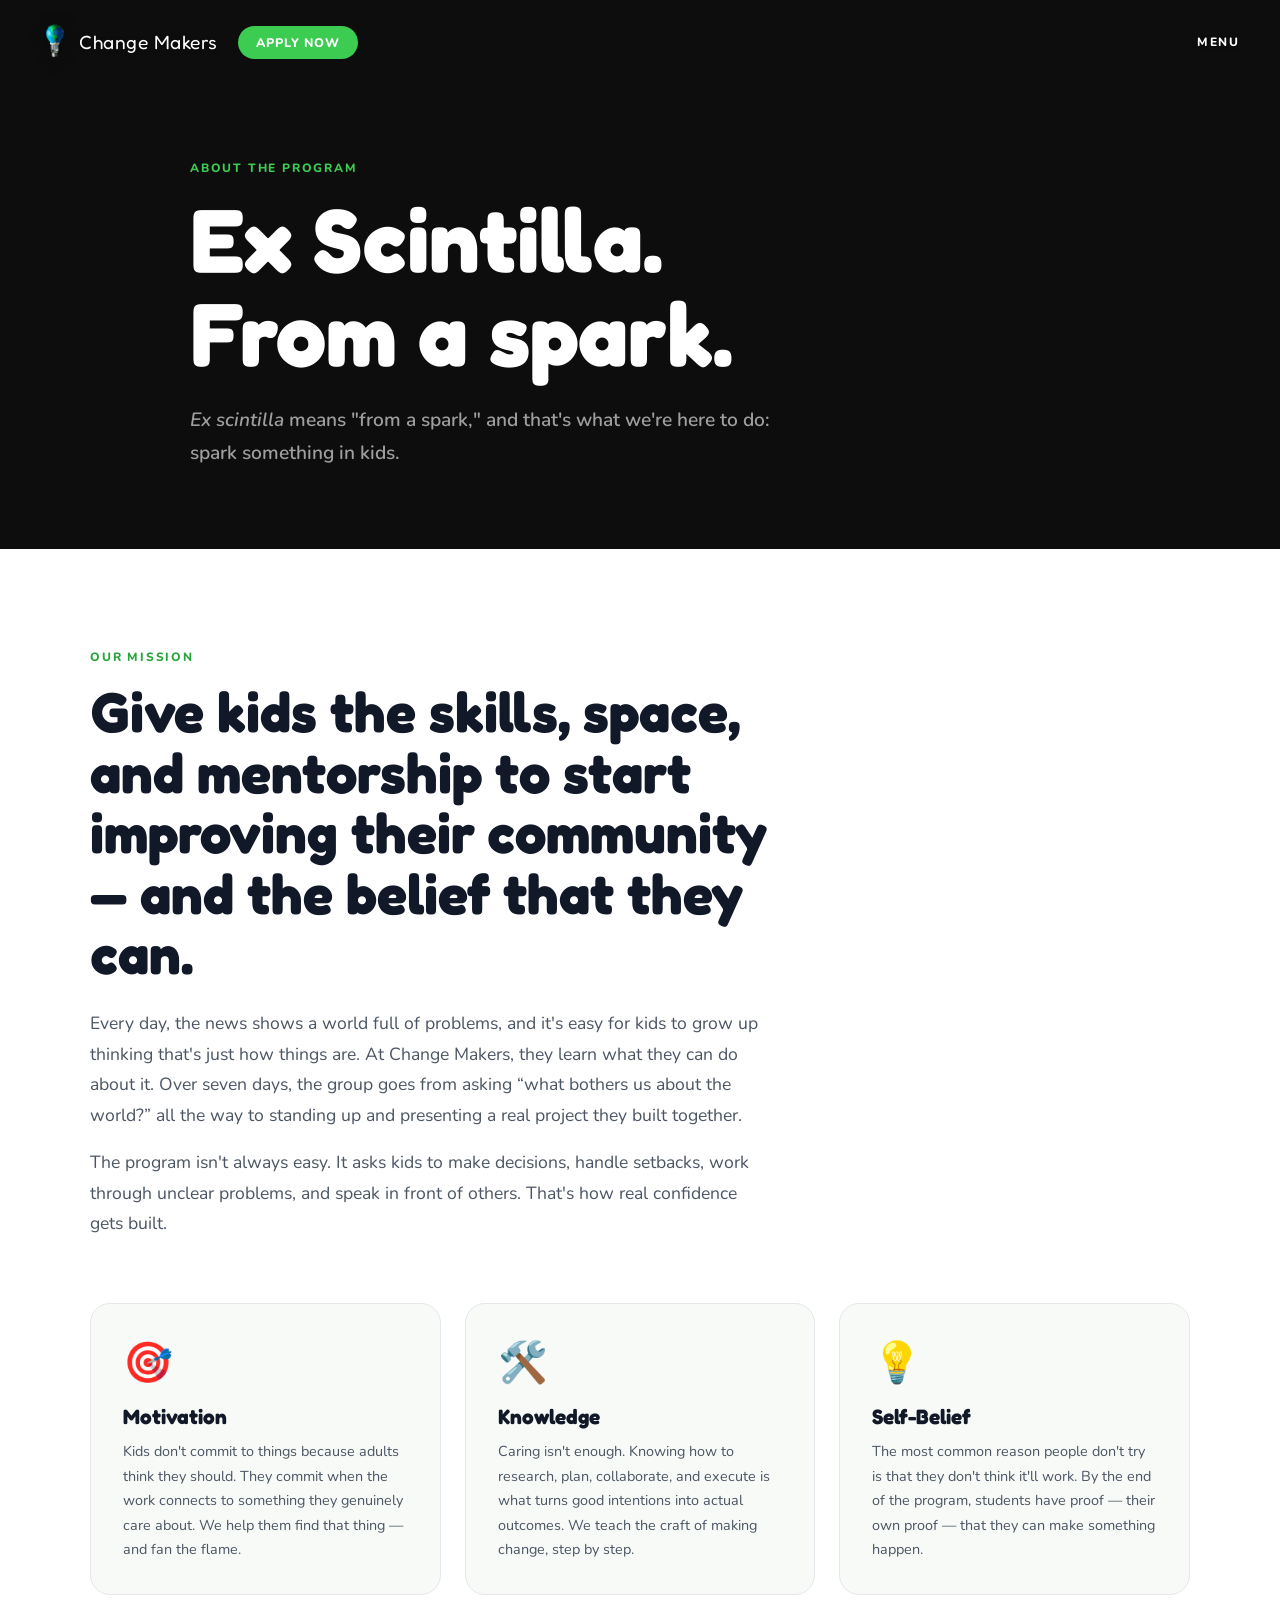
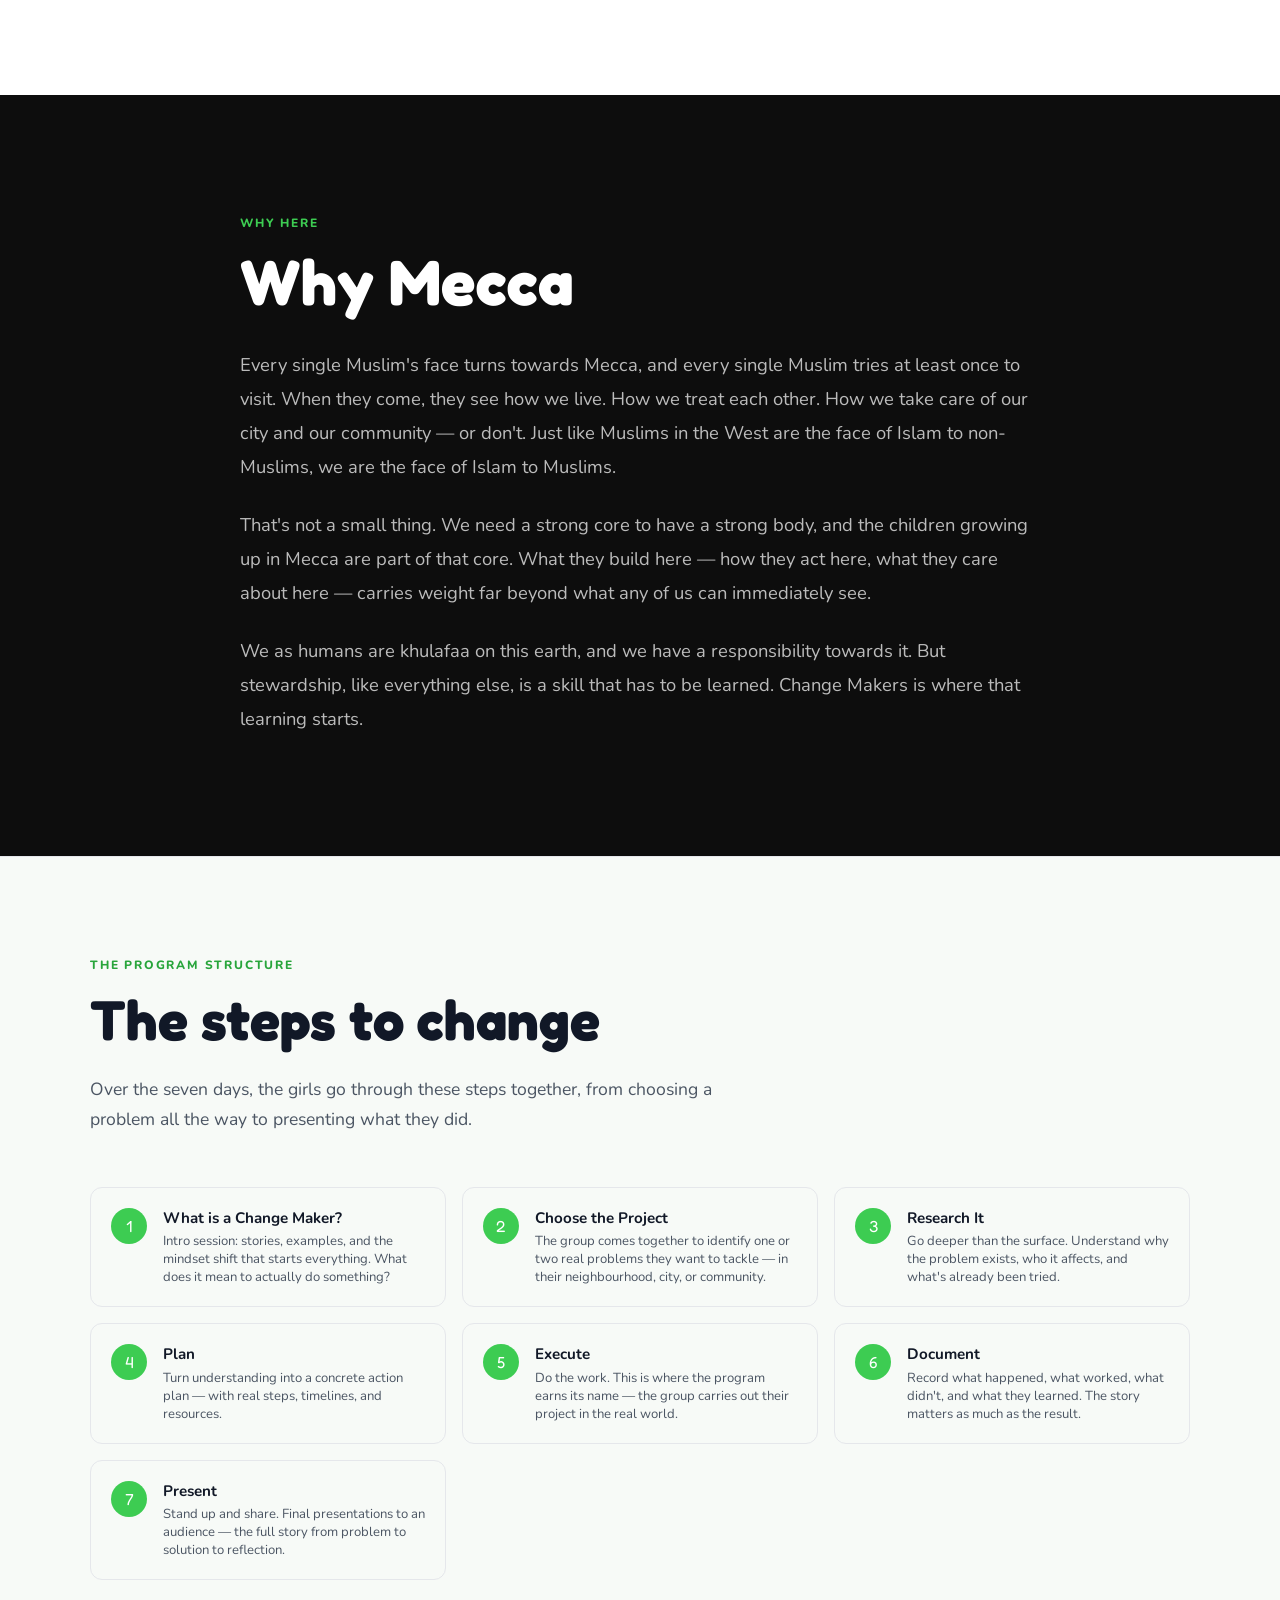
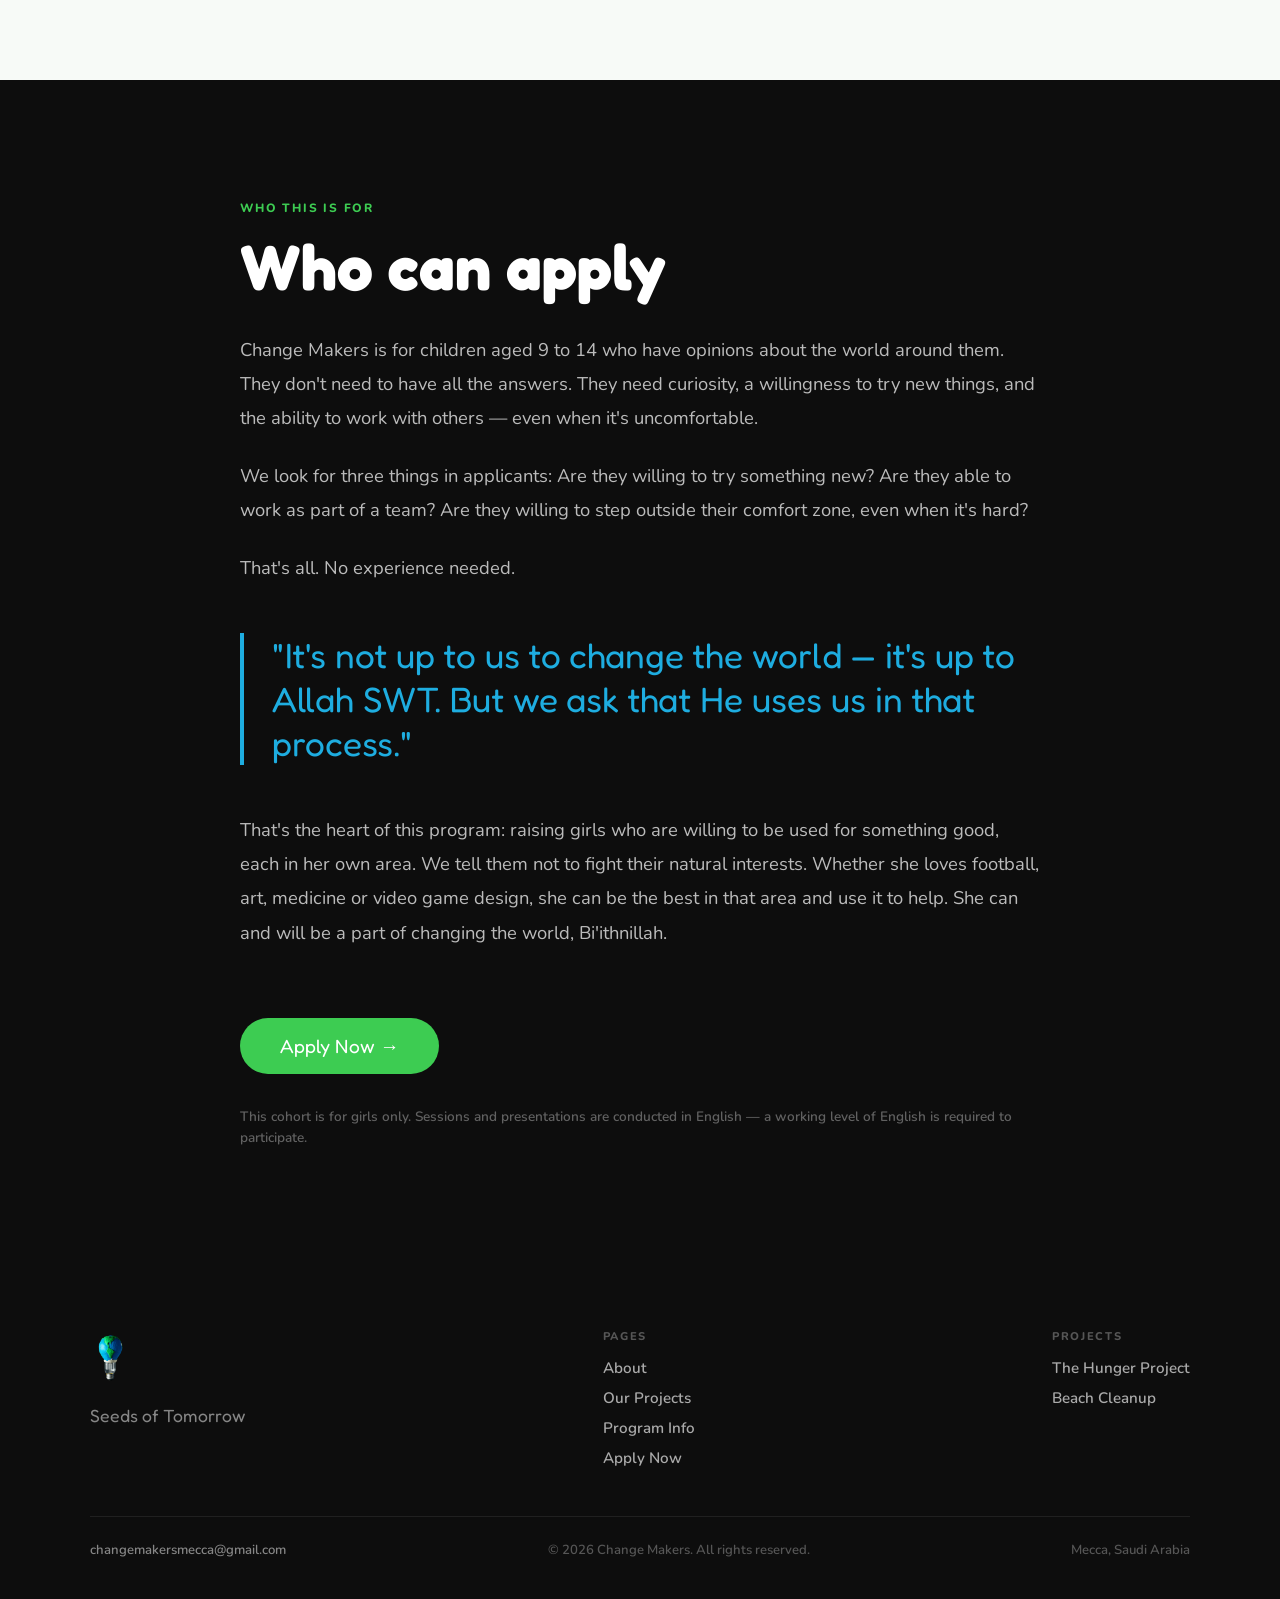
==== commit 0b461221: "About: back to 'be the best in that area' Co-Authored-By: Claude Opus 5.5 <noreply@anthropic.com> Cl" ====
--- a/about.html
+++ b/about.html
@@ -205,7 +205,7 @@
 
       <div class="why-body fade-up">
         <p>
-          That's the heart of this program: raising girls who are willing to be used for something good, each in her own area. We tell them not to fight their natural interests. Whether she loves football, art, medicine or video game design, she can grow her skills in that area and use them to help. She can and will be a part of changing the world, Bi'ithnillah.
+          That's the heart of this program: raising girls who are willing to be used for something good, each in her own area. We tell them not to fight their natural interests. Whether she loves football, art, medicine or video game design, she can be the best in that area and use it to help. She can and will be a part of changing the world, Bi'ithnillah.
         </p>
       </div>
 
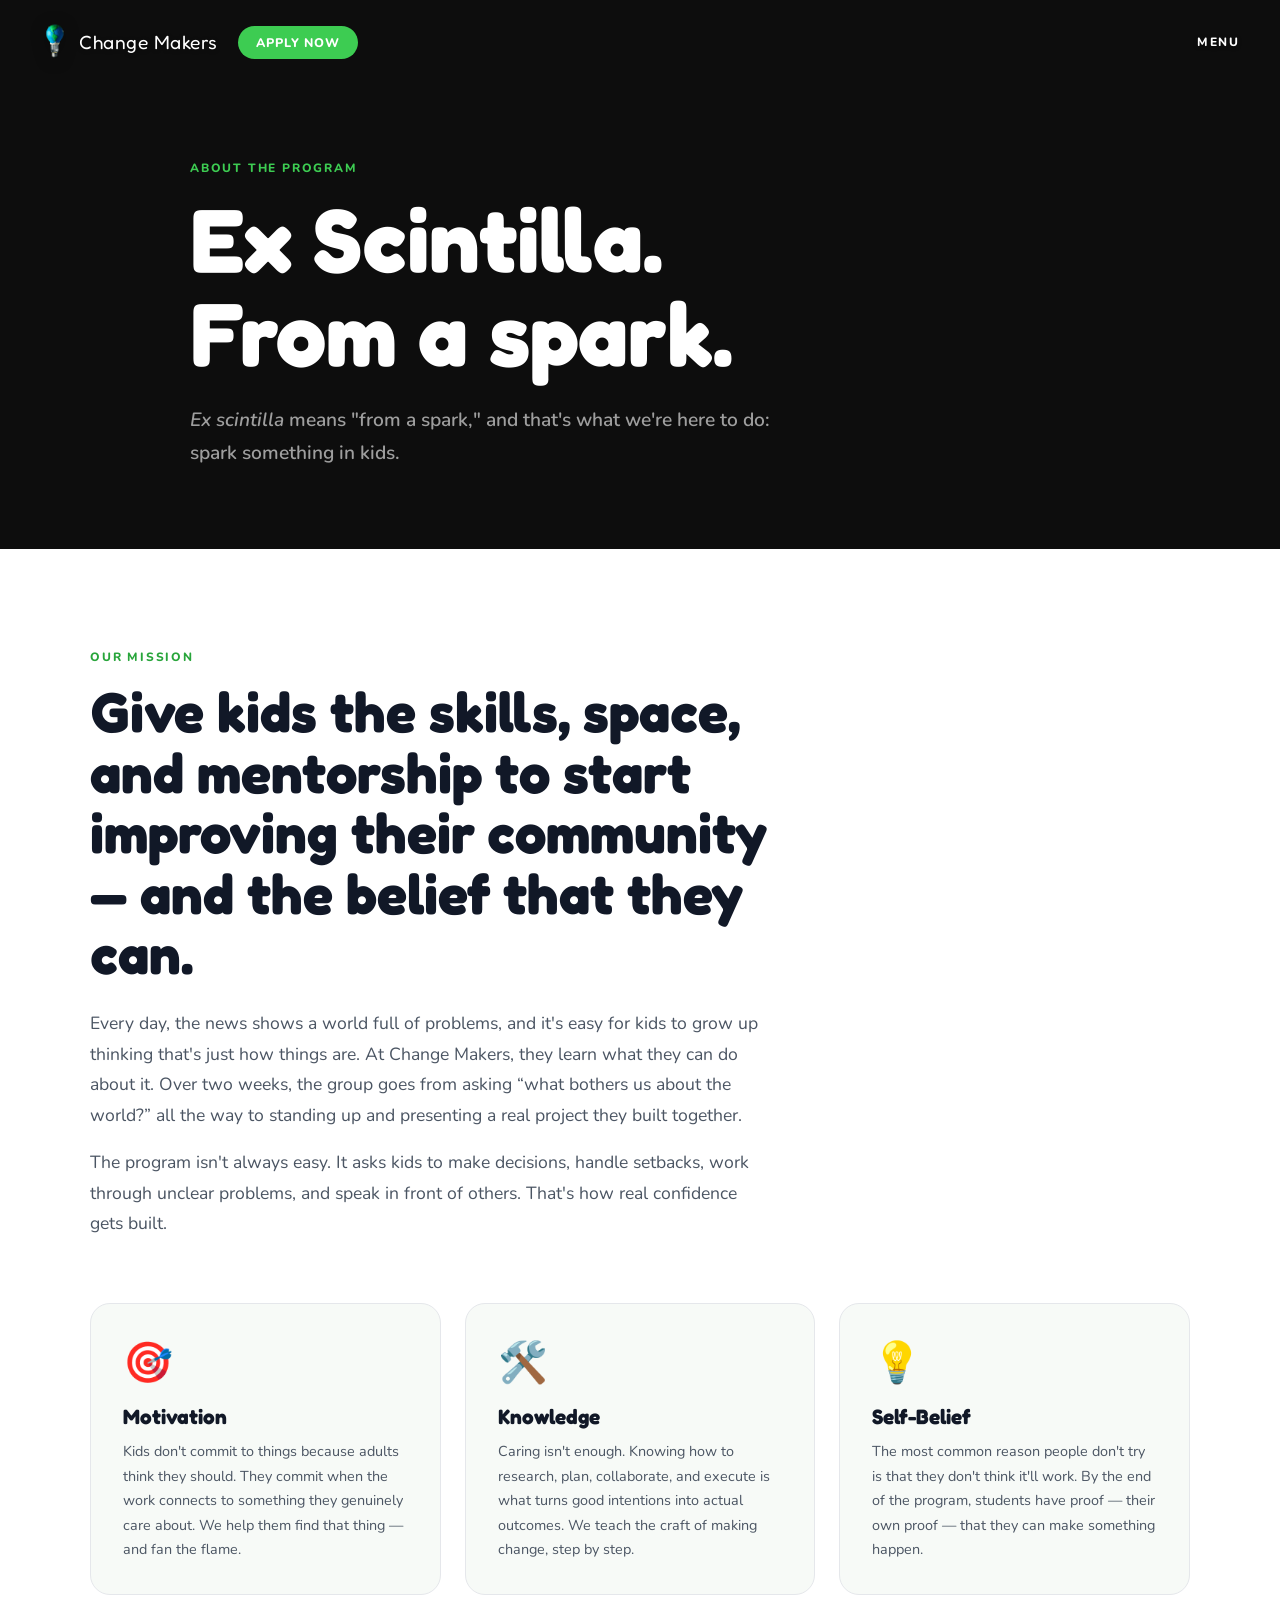
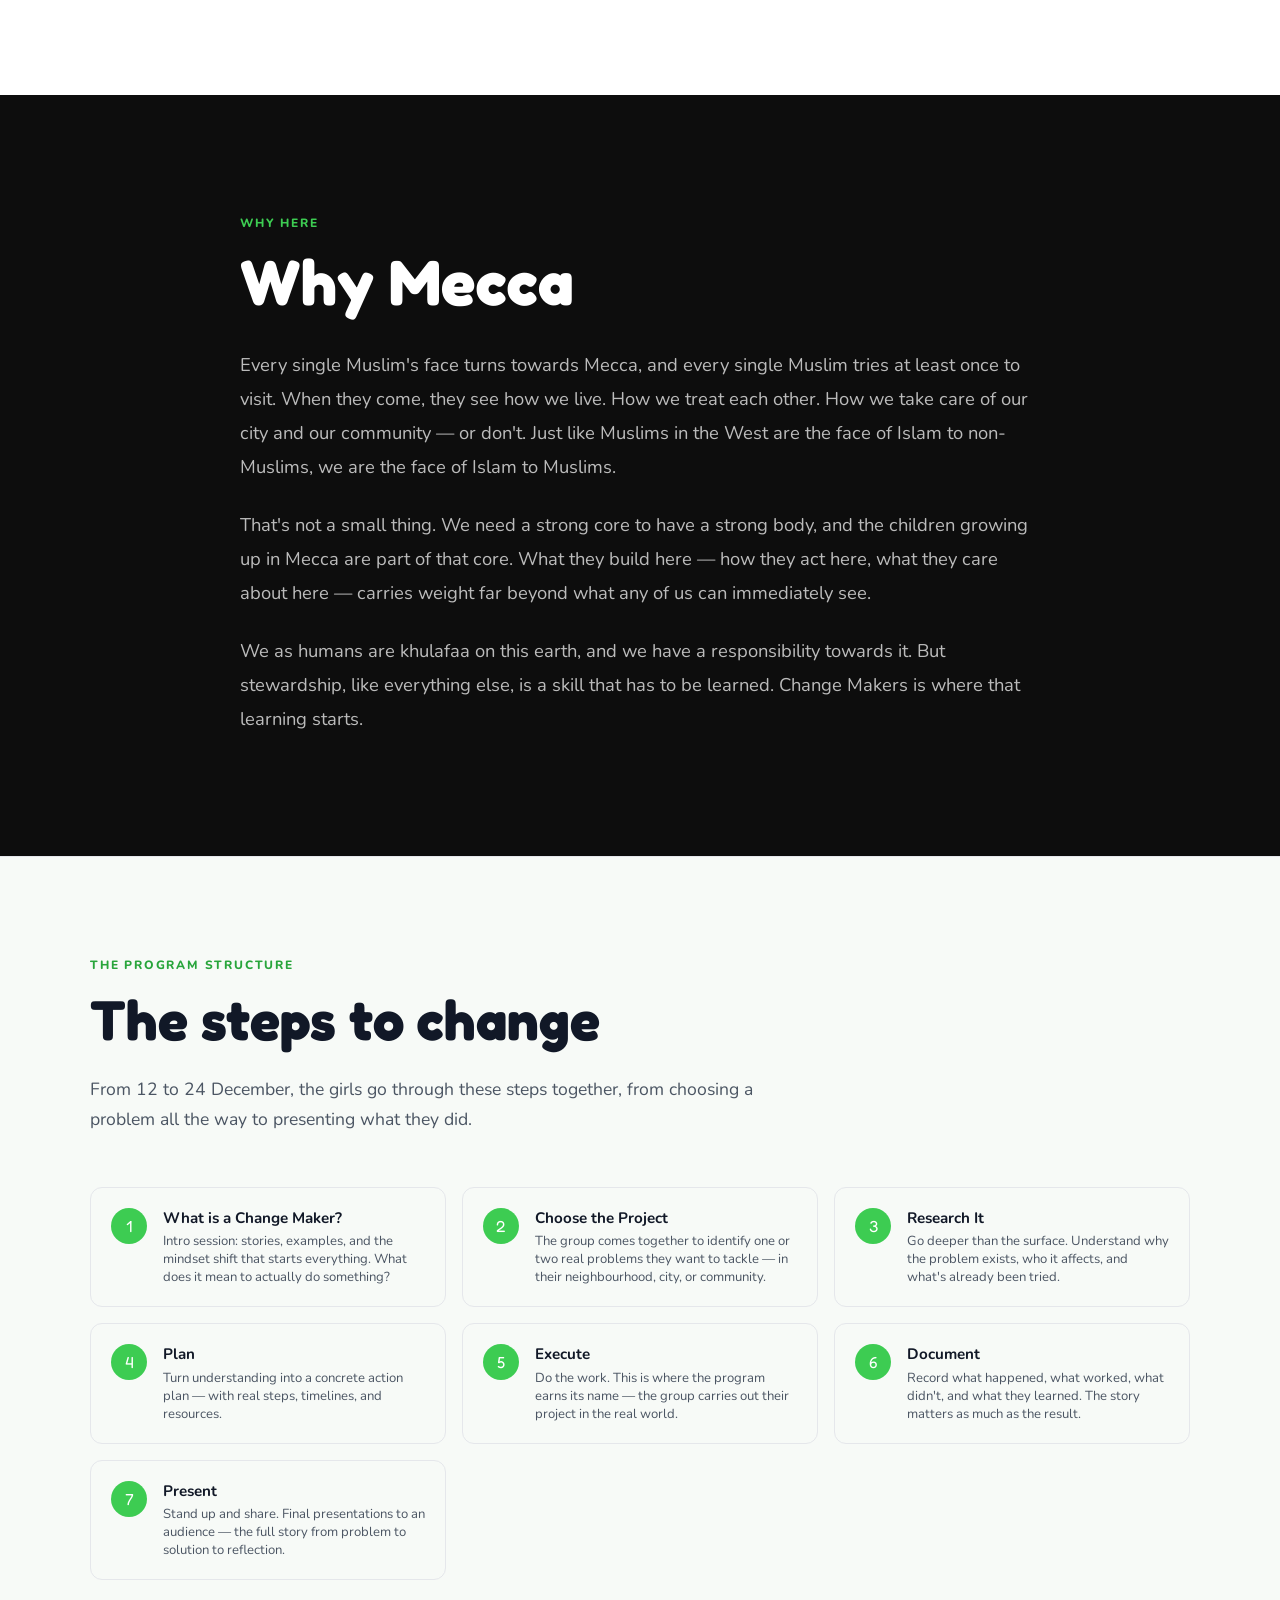
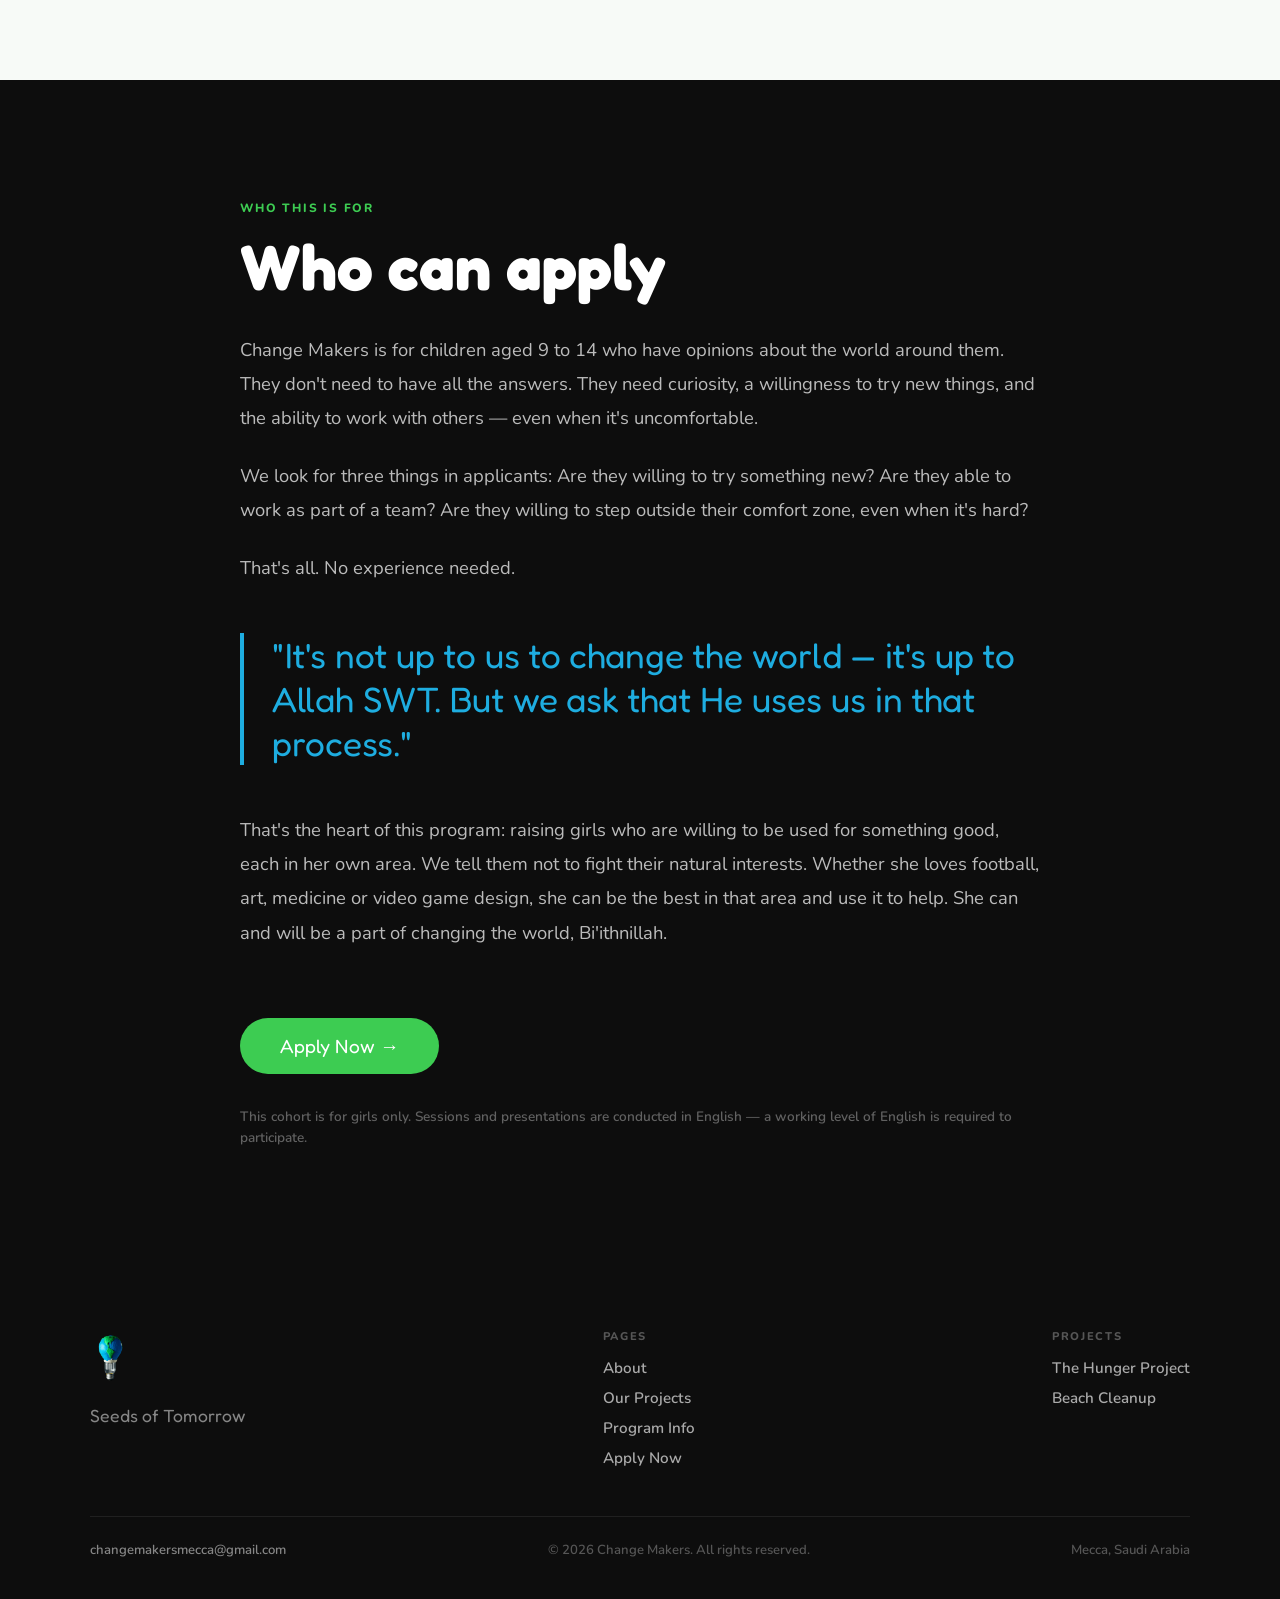
==== commit d9f43f0b: "Dates: 12-24 December, two weeks Co-Authored-By: Claude Opus 5.5 <noreply@anthropic.com> Claude-Sess" ====
--- a/about.html
+++ b/about.html
@@ -60,7 +60,7 @@
           Give kids the skills, space, and mentorship to start improving their community — and the belief that they can.
         </h2>
         <p class="section-body fade-up" style="margin-top: 24px;">
-          Every day, the news shows a world full of problems, and it's easy for kids to grow up thinking that's just how things are. At Change Makers, they learn what they can do about it. Over seven days, the group goes from asking “what bothers us about the world?” all the way to standing up and presenting a real project they built together.
+          Every day, the news shows a world full of problems, and it's easy for kids to grow up thinking that's just how things are. At Change Makers, they learn what they can do about it. Over two weeks, the group goes from asking “what bothers us about the world?” all the way to standing up and presenting a real project they built together.
         </p>
         <p class="section-body fade-up" style="margin-top: 16px;">
           The program isn't always easy. It asks kids to make decisions, handle setbacks, work through unclear problems, and speak in front of others. That's how real confidence gets built.
@@ -124,7 +124,7 @@
       <p class="section-label fade-up">The program structure</p>
       <h2 class="section-title fade-up" id="how-title">The steps to change</h2>
       <p class="section-body fade-up" style="margin-bottom: 52px;">
-        Over the seven days, the girls go through these steps together, from choosing a problem all the way to presenting what they did.
+        From 12 to 24 December, the girls go through these steps together, from choosing a problem all the way to presenting what they did.
       </p>
 
       <div class="steps-list">
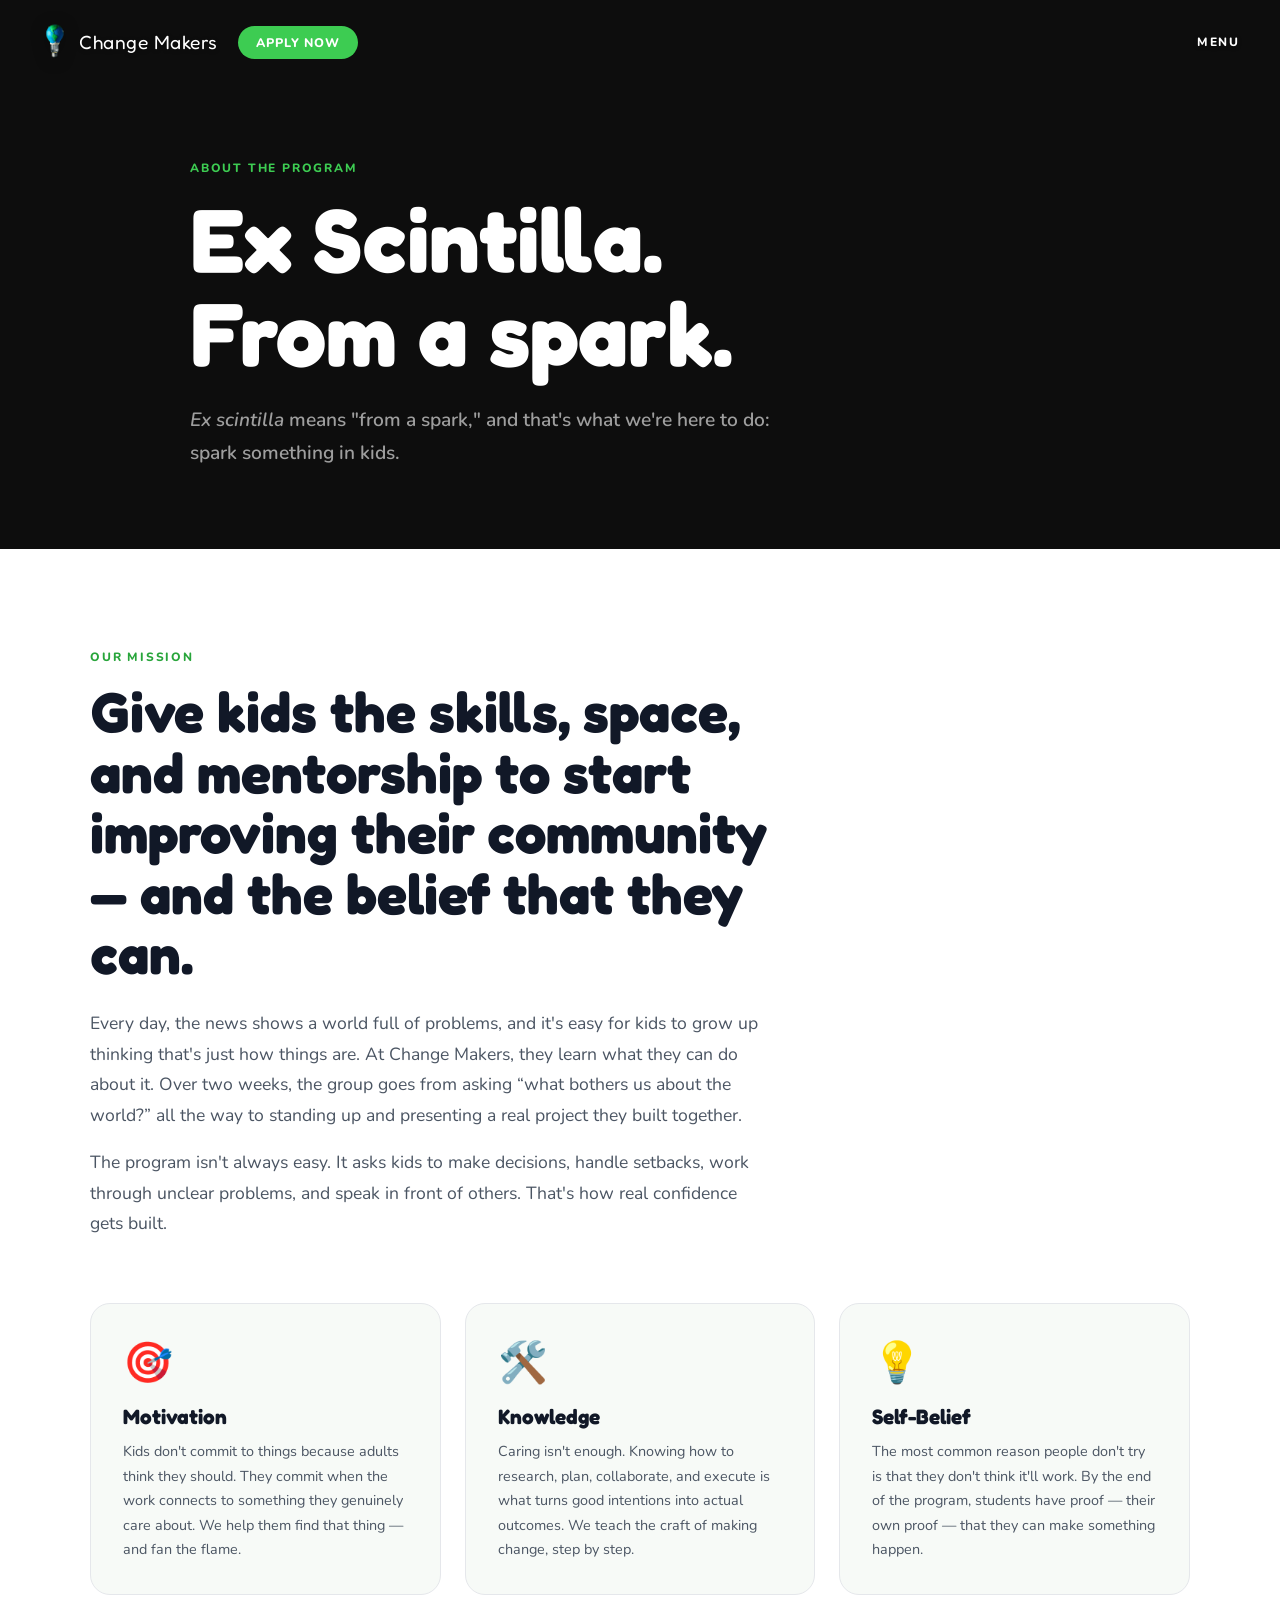
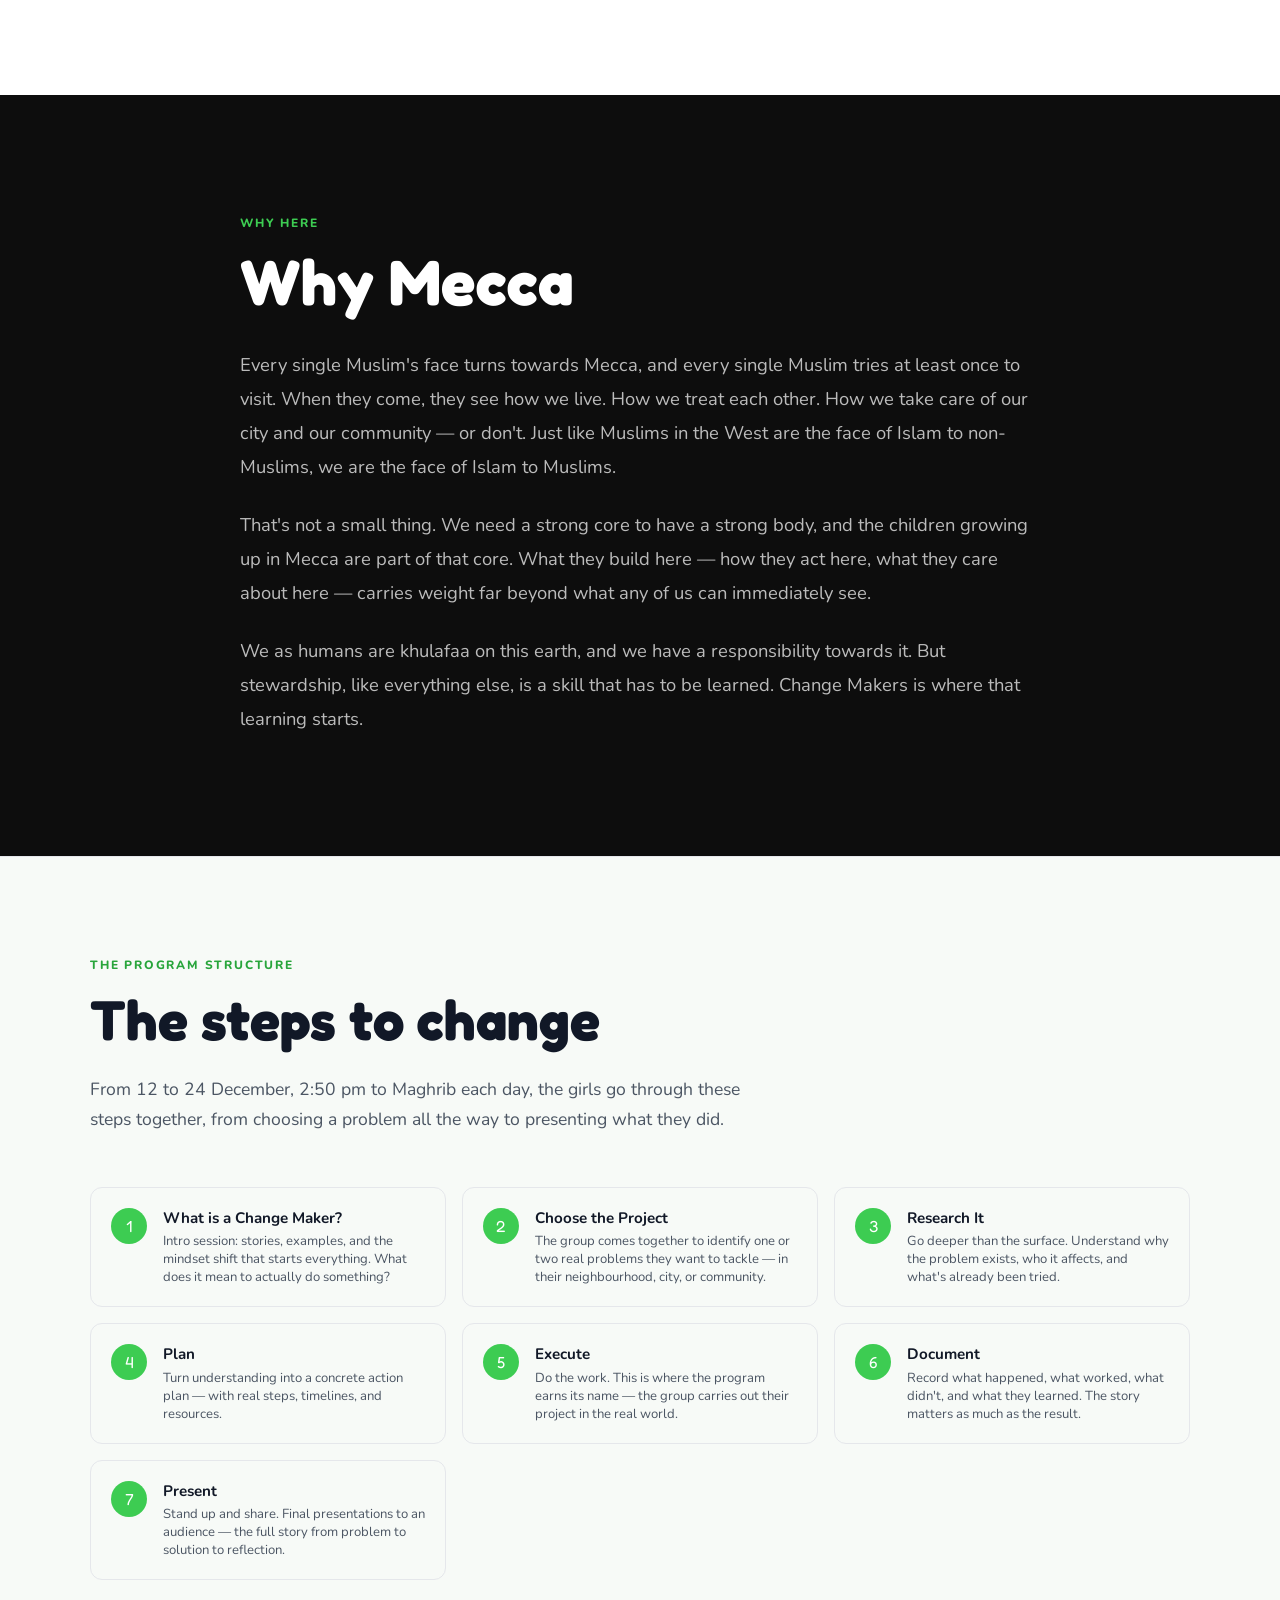
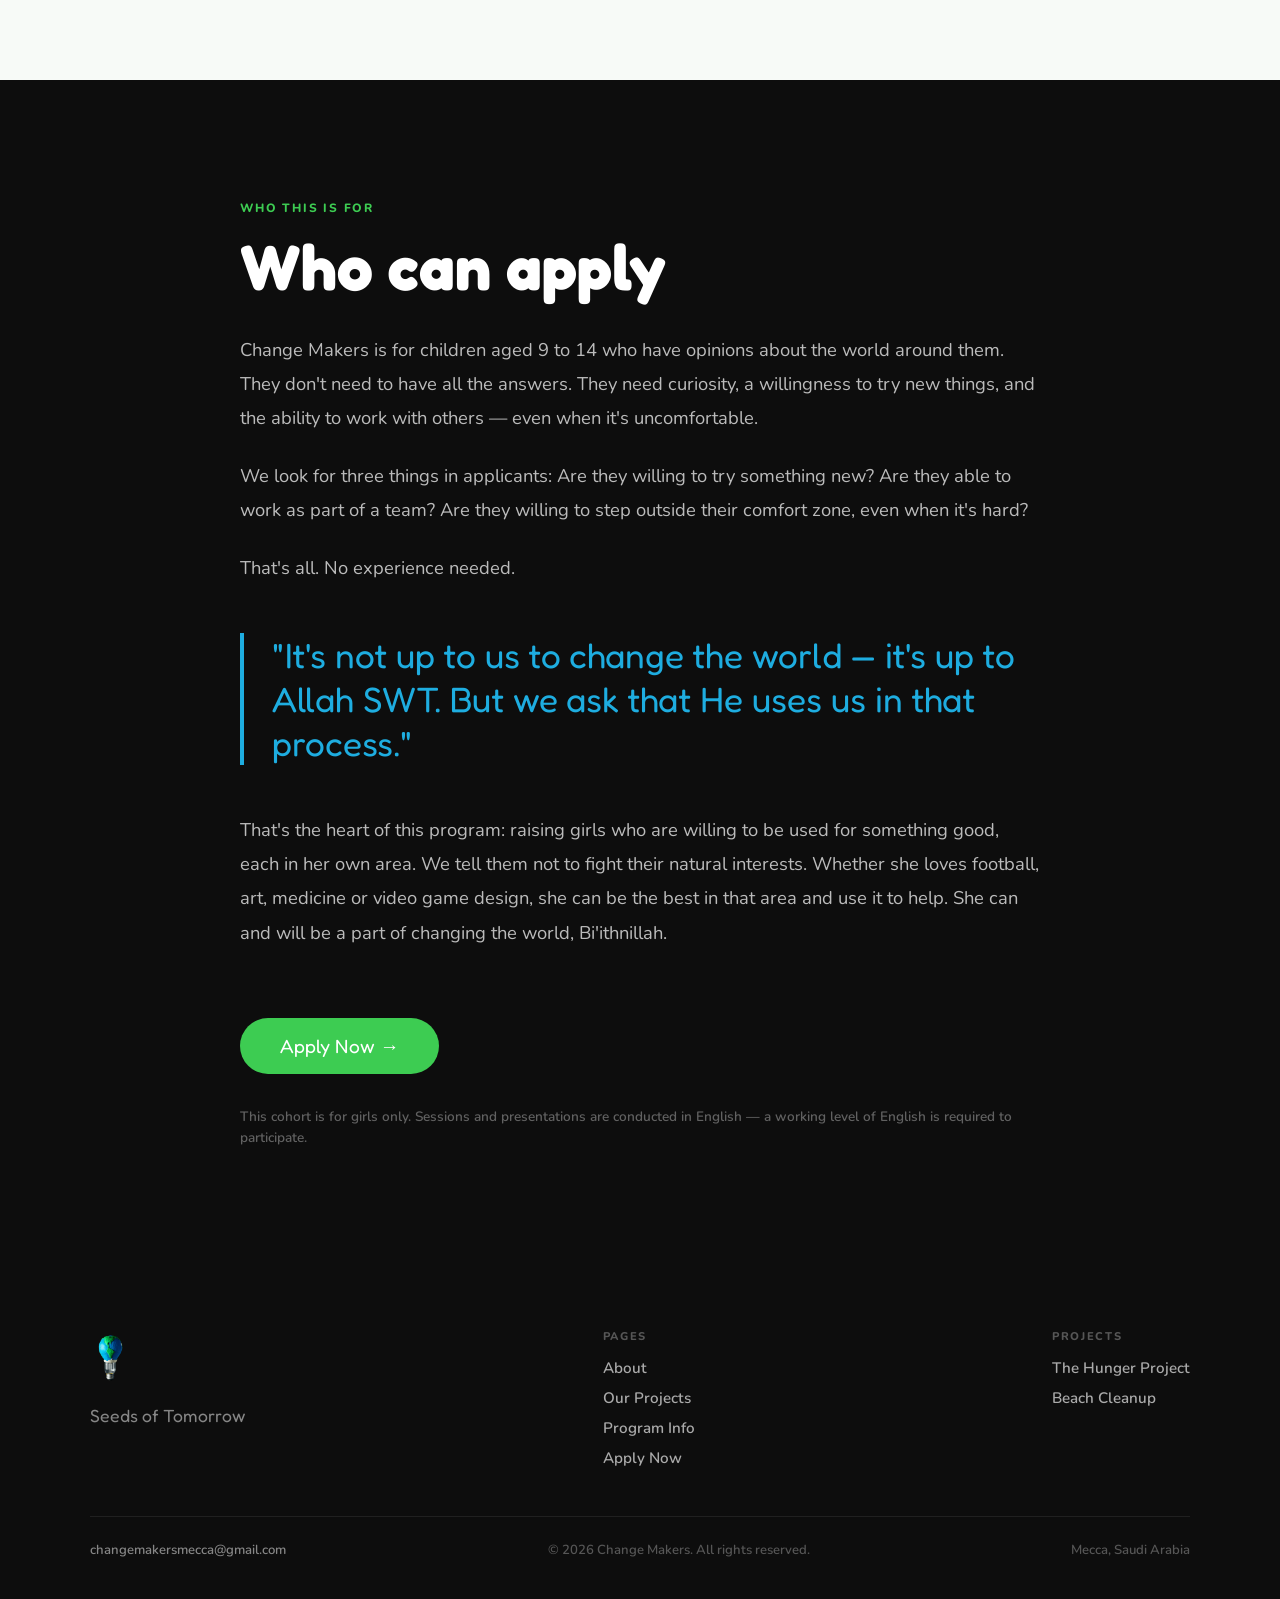
==== commit 47ac7e4b: "Add daily time: 2:50 pm to Maghrib Co-Authored-By: Claude Opus 5.5 <noreply@anthropic.com> Claude-Se" ====
--- a/about.html
+++ b/about.html
@@ -124,7 +124,7 @@
       <p class="section-label fade-up">The program structure</p>
       <h2 class="section-title fade-up" id="how-title">The steps to change</h2>
       <p class="section-body fade-up" style="margin-bottom: 52px;">
-        From 12 to 24 December, the girls go through these steps together, from choosing a problem all the way to presenting what they did.
+        From 12 to 24 December, 2:50 pm to Maghrib each day, the girls go through these steps together, from choosing a problem all the way to presenting what they did.
       </p>
 
       <div class="steps-list">
